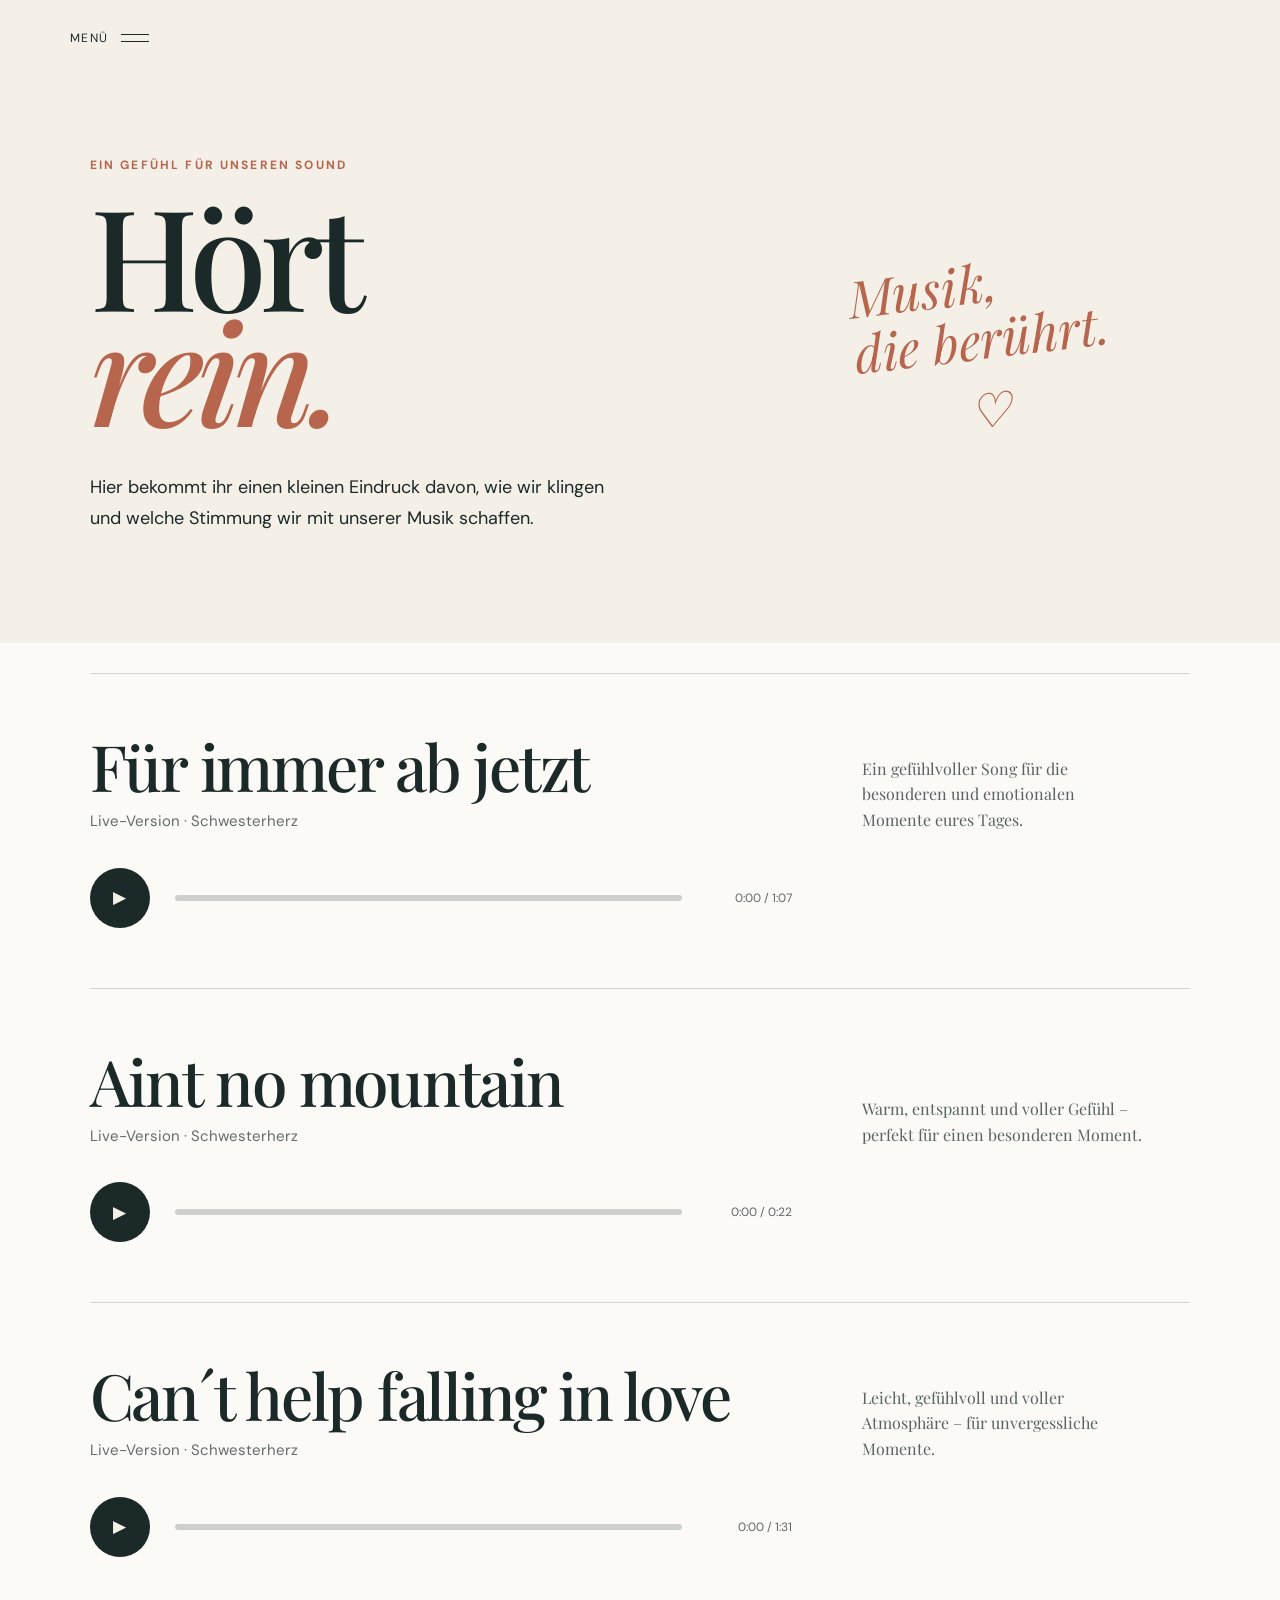
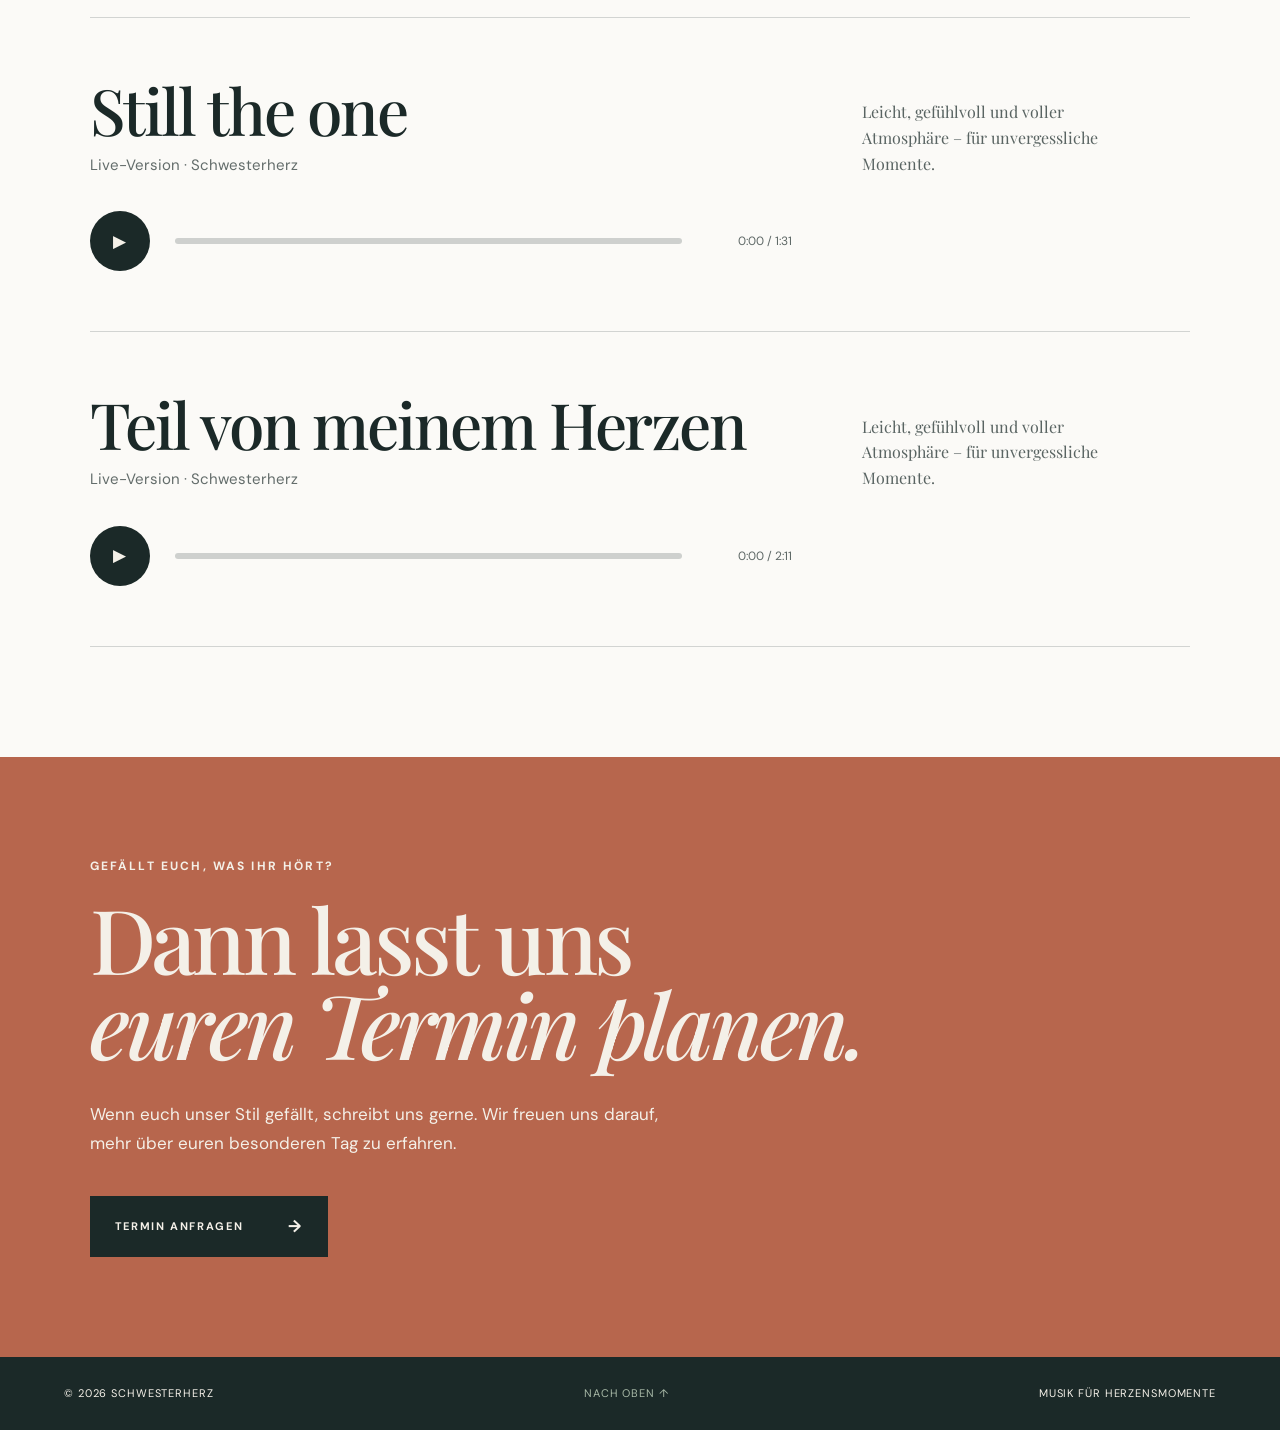
==== hoerproben.html @ f6551344 "Website aktualisiert" ====
<!DOCTYPE html>

<html lang="de">

<head>

    <meta charset="UTF-8">

    <meta name="viewport" content="width=device-width, initial-scale=1.0">

    <title>Hörproben | Schwesterherz</title>

    <link rel="preconnect" href="https://fonts.googleapis.com">

    <link rel="preconnect" href="https://fonts.gstatic.com" crossorigin>

    <link

        href="https://fonts.googleapis.com/css2?family=DM+Sans:wght@400;500;700&family=Playfair+Display:wght@500;600&display=swap"

        rel="stylesheet"

    >

    <link rel="stylesheet" href="hoerproben.css">

</head>

<body id="start">

    <!-- ========================================

         BURGER-MENÜ

    ========================================= -->

    <header class="site-header">

        <button

            class="menu-toggle"

            type="button"

            aria-expanded="false"

            aria-controls="main-menu"

        >

            <span class="menu-label">Menü</span>

            <span class="menu-icon" aria-hidden="true">

                <i></i>

                <i></i>

            </span>

        </button>

        <nav class="main-menu" id="main-menu" aria-label="Hauptnavigation">

        <div class="menu-links">

        <a href="ueber-uns.html">Über uns <span>01</span></a>
        <a href="hoerproben.html">Hörproben <span>02</span></a>
        <a href="index.html#kontakt">Kontakt <span>03</span></a>
        <a href="impressum.html">Impressum <span>04</span></a>
        </div>

        <div class="menu-logo">
          <img  
            src="images/Logo.jpeg"
            alt="Schwesterherz - Musik mit Herz">
        </div>
      </nav>

    </header>

    <!-- ========================================

         HAUPTINHALT

    ========================================= -->

    <main>

        <!-- ========================================

             HERO

        ========================================= -->

        <section class="samples-hero">

            <div class="hero-text">

                <p class="eyebrow">

                    Ein Gefühl für unseren Sound

                </p>

                <h1>

                    Hört<br>

                    <em>rein.</em>

                </h1>

                <p class="samples-intro">

                    Hier bekommt ihr einen kleinen Eindruck davon,

                    wie wir klingen und welche Stimmung wir mit

                    unserer Musik schaffen.

                </p>

            </div>

            <div class="hero-decoration">

                <span>

                    Musik,<br>

                    die berührt.

                </span>

                <span class="heart">♡</span>

            </div>

        </section>

        <!-- ========================================

             HÖRPROBEN

        ========================================= -->

        <section class="samples-list">

            <!-- ========================================

                 HÖRPROBE 01

            ========================================= -->

            <article class="sample-card">

                <div class="sample-info">
                    <h2>

                        Für immer ab jetzt

                    </h2>

                    <p>

                        Live-Version · Schwesterherz

                    </p>

                </div>

                <div class="sample-description">

                    Ein gefühlvoller Song für die besonderen

                    und emotionalen Momente eures Tages.

                </div>

                <div class="sample-player">

                    <button

                        class="play-button"

                        type="button"

                        aria-label="Für immer ab jetzt abspielen"

                        data-audio="audio-1"

                    >

                        ▶

                    </button>

                    <div class="player-track">

                        <div

                            class="player-progress"

                            data-progress="audio-1"

                        ></div>

                    </div>

                </div>

                <audio

                    id="audio-1"

                    src="audio/Fuer_immer_ab_jetzt.mp3"

                    preload="metadata"

                ></audio>

            </article>

            <!--========================================

                 HÖRPROBE 02

                 AUSKOMMENTIERT

            =========================================-->

            <article class="sample-card">

                <div class="sample-info">
                    <h2>

                        Aint no mountain

                    </h2>

                    <p>

                        Live-Version · Schwesterherz

                    </p>

                </div>

                <div class="sample-description">

                    Warm, entspannt und voller Gefühl –

                    perfekt für einen besonderen Moment.

                </div>

                <div class="sample-player">

                    <button

                        class="play-button"

                        type="button"

                        aria-label="Aint no mountain"

                        data-audio="audio-2"

                    >

                        ▶

                    </button>

                    <div class="player-track">

                        <div

                            class="player-progress"

                            data-progress="audio-2"

                        ></div>

                    </div>

                </div>

                <audio

                    id="audio-2"

                    src="audio/Aint_no_Mountain_kurz.mp3"

                    preload="metadata"

                ></audio>

            </article>

            <!--========================================

                 HÖRPROBE 03

                 AUSKOMMENTIERT

            =========================================-->
            <article class="sample-card">

                <div class="sample-info">
                    <h2>

                        Can´t help falling in love

                    </h2>

                    <p>

                        Live-Version · Schwesterherz

                    </p>

                </div>

                <div class="sample-description">

                    Leicht, gefühlvoll und voller Atmosphäre –

                    für unvergessliche Momente.

                </div>

                <div class="sample-player">

                    <button

                        class="play-button"

                        type="button"

                        aria-label="Cant help falling in love "

                        data-audio="audio-3"

                    >

                        ▶

                    </button>

                    <div class="player-track">

                        <div

                            class="player-progress"

                            data-progress="audio-3"

                        ></div>

                    </div>

                </div>

                <audio

                    id="audio-3"

                    src="audio/Cant_help_falling_in_love_kurz.mp3"

                    preload="metadata"

                ></audio>

            </article>
        
       <!--========================================

                 HÖRPROBE 04

                 AUSKOMMENTIERT

            =========================================-->
            <article class="sample-card">

                <div class="sample-info">
                    <h2>

                        Still the one

                    </h2>

                    <p>

                        Live-Version · Schwesterherz

                    </p>

                </div>

                <div class="sample-description">

                    Leicht, gefühlvoll und voller Atmosphäre –

                    für unvergessliche Momente.

                </div>

                <div class="sample-player">

                    <button

                        class="play-button"

                        type="button"

                        aria-label="Still the one"

                        data-audio="audio-4"

                    >

                        ▶

                    </button>

                    <div class="player-track">

                        <div

                            class="player-progress"

                            data-progress="audio-4"

                        ></div>

                    </div>

                </div>

                <audio

                    id="audio-4"

                    src="audio/Still_the_oene_kurz.mp3"

                    preload="metadata"

                ></audio>

            </article>

            

       

        
        <!--========================================

                 HÖRPROBE 04

                 AUSKOMMENTIERT

            =========================================-->
            <article class="sample-card">

                <div class="sample-info">
                    <h2>
                        Teil von meinem Herzen
                    </h2>

                    <p>

                        Live-Version · Schwesterherz

                    </p>

                </div>

                <div class="sample-description">

                    Leicht, gefühlvoll und voller Atmosphäre –

                    für unvergessliche Momente.

                </div>

                <div class="sample-player">

                    <button

                        class="play-button"

                        type="button"

                        aria-label="Teil von meine Herzen "

                        data-audio="audio-5"

                    >

                        ▶

                    </button>

                    <div class="player-track">

                        <div

                            class="player-progress"

                            data-progress="audio-5"

                        ></div>

                    </div>

                </div>

                <audio

                    id="audio-5"

                    src="audio/Teil_von_meinem_Herzen_kurz.mp3"

                    preload="metadata"

                ></audio>

            </article>

            

        </section>

        <!-- ========================================

             TERMIN / KONTAKT

        ========================================= -->

        <section class="booking-section">

            <p class="booking-eyebrow">

                Gefällt euch, was ihr hört?

            </p>

            <h2>

                Dann lasst uns<br>

                <em>euren Termin planen.</em>

            </h2>

            <p class="booking-text">

                Wenn euch unser Stil gefällt, schreibt uns gerne.

                Wir freuen uns darauf, mehr über euren besonderen

                Tag zu erfahren.

            </p>

            <a

                class="booking-button"

                href="index.html#kontakt"

            >

                Termin anfragen <span>→</span>

            </a>

        </section>

    </main>

    <!-- ========================================

         FOOTER

    ========================================= -->

    <footer class="site-footer">

        <span>

            © 2026 Schwesterherz

        </span>

        <a href="#start">

            Nach oben ↑

        </a>

        <span>

            Musik für Herzensmomente

        </span>

    </footer>

    <!-- ========================================

         JAVASCRIPT

    ========================================= -->

    <script src="hoerproben.js"></script>

</body>

</html>
---- hoerproben.css ----
/* ========================================
   GRUNDEINSTELLUNGEN
======================================== */

:root {
    --ink: #1b2928;
    --cream: #f4f0e8;
    --paper: #fbfaf7;
    --sage: #a8b9a7;
    --rust: #b7664d;
    --line: rgba(27, 41, 40, 0.18);

    --serif: "Playfair Display", Georgia, serif;
    --sans: "DM Sans", sans-serif;
}

* {
    box-sizing: border-box;
}

html {
    scroll-behavior: smooth;
}

body {
    margin: 0;

    background: var(--paper);
    color: var(--ink);

    font-family: var(--sans);
    font-size: 16px;
    line-height: 1.5;
}

a {
    color: inherit;
    text-decoration: none;
}


/* ========================================
   HEADER
======================================== */

.site-header {
    position: relative;
    z-index: 20;

    width: 100%;

    padding: 28px 5vw;

    background: var(--cream);
}


/* ========================================
   BURGER-BUTTON
======================================== */

.menu-toggle {
    position: relative;
    z-index: 30;

    display: flex;
    align-items: center;
    gap: 12px;

    border: 0;

    background: none;
    color: var(--ink);

    font: inherit;

    cursor: pointer;
}

.menu-label {
    font-size: 12px;

    letter-spacing: 0.12em;
    text-transform: uppercase;
}

.menu-icon {
    display: grid;
    gap: 6px;

    width: 28px;
}

.menu-icon i {
    display: block;

    width: 100%;
    height: 1px;

    background: currentColor;
}


/* ========================================
   BURGER-MENÜ
======================================== */

.main-menu {
    position: fixed;
    z-index: 25;

    inset: 0;

    display: grid;
    grid-template-columns: 1fr 1fr;
    align-items: center;

    gap: 8vw;

    padding: 8vw;

    background: var(--ink);
    color: var(--cream);

    opacity: 0;
    pointer-events: none;

    transform: translateY(-10px);

    transition:
        opacity 0.35s ease,
        transform 0.35s ease;
}

.main-menu.is-open {
    opacity: 1;
    pointer-events: auto;

    transform: translateY(0);
}

.main-menu a {
    display: flex;
    justify-content: space-between;

    width: 100%;
    max-width: 560px;

    padding: 10px 0 18px;

    border-bottom: 1px solid rgba(244, 240, 232, 0.25);

    font-family: var(--serif);
    font-size: clamp(2.6rem, 7vw, 5.5rem);

    line-height: 1;
}

.main-menu a span {
    align-self: flex-start;

    font-family: var(--sans);
    font-size: 12px;

    opacity: 0.65;
}

.menu-logo {
    display: flex;
    justify-content: center;
    align-items: center;
    min-width: 0;
    width: 100%;
}

.menu-logo img {
    display: block;
    width: 100%;
    max-width: 600px;
    max-height: 70vh;
    height: auto;
    object-fit: contain;
}


/* ========================================
   HERO
======================================== */

.samples-hero {
    min-height: 560px;

    display: grid;
    grid-template-columns: 1.2fr 0.8fr;
    align-items: center;

    gap: 60px;

    padding: 80px 7vw 110px;

    background: var(--cream);
}

.hero-text {
    max-width: 650px;
}

.eyebrow {
    margin: 0 0 22px;

    color: var(--rust);

    font-size: 12px;
    font-weight: 700;

    letter-spacing: 0.18em;
    text-transform: uppercase;
}

.samples-hero h1 {
    margin: 0;

    font-family: var(--serif);
    font-size: clamp(5rem, 11vw, 9rem);
    font-weight: 500;

    line-height: 0.82;
    letter-spacing: -0.05em;
}

.samples-hero h1 em {
    color: var(--rust);

    font-weight: 500;
    font-style: italic;
}

.samples-intro {
    max-width: 520px;

    margin: 45px 0 0;

    font-size: 18px;
    line-height: 1.7;
}


/* Dekoration rechts */

.hero-decoration {
    display: flex;
    flex-direction: column;
    align-items: center;

    color: var(--rust);

    font-family: var(--serif);
    font-size: clamp(2rem, 4vw, 3.5rem);
    font-style: italic;

    line-height: 1.1;

    transform: rotate(-7deg);
}

.hero-decoration .heart {
    margin-top: 15px;

    font-size: 3rem;
}


/* ========================================
   HÖRPROBEN-LISTE
======================================== */

.samples-list {
    padding: 30px 7vw 110px;

    background: var(--paper);
}

.sample-card {
    display: grid;

    grid-template-columns:
        minmax(0, 1.5fr)
        minmax(220px, 0.7fr);

    column-gap: 70px;

    padding: 60px 0;

    border-top: 1px solid var(--line);
}

.sample-card:last-child {
    border-bottom: 1px solid var(--line);
}


/* ========================================
   SONG-INFORMATIONEN
======================================== */

.sample-number {
    display: block;

    margin-bottom: 10px;

    color: var(--rust);

    font-size: 11px;
    font-weight: 700;

    letter-spacing: 0.16em;
    text-transform: uppercase;
}

.sample-info h2 {
    margin: 0;

    font-family: var(--serif);
    font-size: clamp(2.5rem, 5vw, 4.5rem);
    font-weight: 500;

    line-height: 1;
    letter-spacing: -0.035em;
}

.sample-info p {
    margin: 12px 0 0;

    color: rgba(27, 41, 40, 0.68);

    font-size: 15px;
}

.sample-description {
    align-self: end;

    max-width: 280px;

    color: rgba(27, 41, 40, 0.72);

    font-family: var(--serif);
    font-size: 16px;

    line-height: 1.6;
}


/* ========================================
   AUDIO-PLAYER
======================================== */

.sample-player {
    grid-column: 1 / 2;

    display: flex;
    align-items: center;

    gap: 25px;

    margin-top: 35px;
}

.play-button {
    flex-shrink: 0;

    display: grid;
    place-items: center;

    width: 60px;
    height: 60px;

    border: none;
    border-radius: 50%;

    background: var(--ink);
    color: var(--cream);

    font-size: 17px;

    cursor: pointer;

    transition:
        transform 0.2s ease,
        background 0.2s ease;
}

.play-button:hover {
    transform: scale(1.06);

    background: var(--rust);
}

.player-track {
    position: relative;

    width: 100%;
    height: 2px;

    background: rgba(27, 41, 40, 0.2);
}

.player-progress {
    width: 0;
    height: 100%;

    background: var(--rust);
}

.player-track {
    height: 6px;
    border-radius: 10px;
    cursor: pointer;
    overflow: hidden;
}

.player-progress {
    height: 100%;
    border-radius: 10px;
    pointer-events: none;
    transition: width 0.1s linear; 
}

.player-time {
    flex-shrink: 0;
    min-width: 85px;
    color: rgba(27, 41, 40, 0.7);
    font-size: 12px;
    font-variant-numeric: tabular-nums;
    text-align: right;
}


/* ========================================
   TERMIN-BEREICH
======================================== */

.booking-section {
    padding: 100px 7vw;

    background: var(--rust);
    color: var(--cream);
}

.booking-eyebrow {
    margin: 0 0 20px;

    font-size: 12px;
    font-weight: 700;

    letter-spacing: 0.18em;
    text-transform: uppercase;
}

.booking-section h2 {
    max-width: 850px;

    margin: 0;

    color: var(--cream);

    font-family: var(--serif);
    font-size: clamp(3rem, 7vw, 6rem);
    font-weight: 500;

    line-height: 0.95;
    letter-spacing: -0.04em;
}

.booking-section h2 em {
    color: var(--cream);

    font-weight: 500;
    font-style: italic;
}

.booking-text {
    max-width: 600px;

    margin: 35px 0 0;

    color: var(--cream);

    font-size: 17px;
    line-height: 1.7;
}

.booking-button {
    display: inline-flex;
    align-items: center;
    justify-content: space-between;

    gap: 45px;

    margin-top: 38px;
    padding: 18px 25px;

    background: var(--ink);
    color: var(--cream);

    font-size: 11px;
    font-weight: 700;

    letter-spacing: 0.15em;
    text-transform: uppercase;

    transition:
        transform 0.2s ease,
        background 0.2s ease;
}

.booking-button:hover {
    transform: translateY(-3px);

    background: #243937;
}

.booking-button span {
    font-size: 17px;
}


/* ========================================
   FOOTER
======================================== */

.site-footer {
    display: flex;
    justify-content: space-between;
    align-items: center;

    gap: 20px;

    padding: 28px 5vw;

    background: var(--ink);
    color: var(--cream);

    font-size: 11px;

    letter-spacing: 0.08em;
    text-transform: uppercase;
}

.site-footer a {
    color: var(--sage);
}


/* ========================================
   TABLET
======================================== */

@media (max-width: 900px) {

    .samples-hero {
        grid-template-columns: 1fr;

        min-height: auto;

        gap: 45px;

        padding: 60px 6vw 80px;
    }

    .hero-decoration {
        align-items: flex-start;

        transform: rotate(-4deg);
    }

    .sample-card {
        grid-template-columns: 1fr;

        gap: 22px;
    }

    .sample-description {
        max-width: 600px;
    }

    .sample-player {
        grid-column: 1;
    }

    .menu-logo img {
    max-width: 280px;
    }
}


/* ========================================
   HANDY
======================================== */

@media (max-width: 700px) {

    .site-header {
        padding: 20px 5vw;
    }

    .samples-hero {
        grid-template-columns: 1fr;

        gap: 38px;

        padding: 50px 5vw 70px;
    }

    .samples-hero h1 {
        font-size: clamp(4.2rem, 23vw, 6.8rem);
    }

    .samples-intro {
        margin-top: 32px;

        font-size: 16px;
    }

    .hero-decoration {
        align-items: flex-start;

        font-size: 2rem;

        transform: rotate(-4deg);
    }

    .samples-list {
        padding: 10px 5vw 75px;
    }

    .sample-card {
        grid-template-columns: 1fr;

        gap: 20px;

        padding: 45px 0;
    }

    .sample-info h2 {
        font-size: clamp(2.4rem, 12vw, 4rem);
    }

    .sample-description {
        max-width: 100%;

        font-size: 15px;
    }

    .sample-player {
        grid-column: 1;

        gap: 18px;

        margin-top: 8px;
    }

    .play-button {
        width: 52px;
        height: 52px;
    }

    .booking-section {
        padding: 75px 5vw;
    }

    .booking-section h2 {
        font-size: clamp(3rem, 14vw, 5rem);
    }

    .booking-text {
        font-size: 16px;
    }

    .booking-button {
        gap: 28px;

        padding: 16px 20px;
    }

    .site-footer {
        flex-direction: column;

        gap: 12px;

        text-align: center;
    }

    .main-menu {
        grid-template-columns: 1fr;
        align-content: center;
        gap: 35px;
        padding: 20vw 8vw 8vw;
    }

    .main-menu a {
        font-size: 2.3rem;
        padding: 12px 0 16px;
    }

    .menu-logo img {
    max-width: 280px;
    }

    .player-time {
        min-width: 76px;
        font-size: 11px;
    }
}
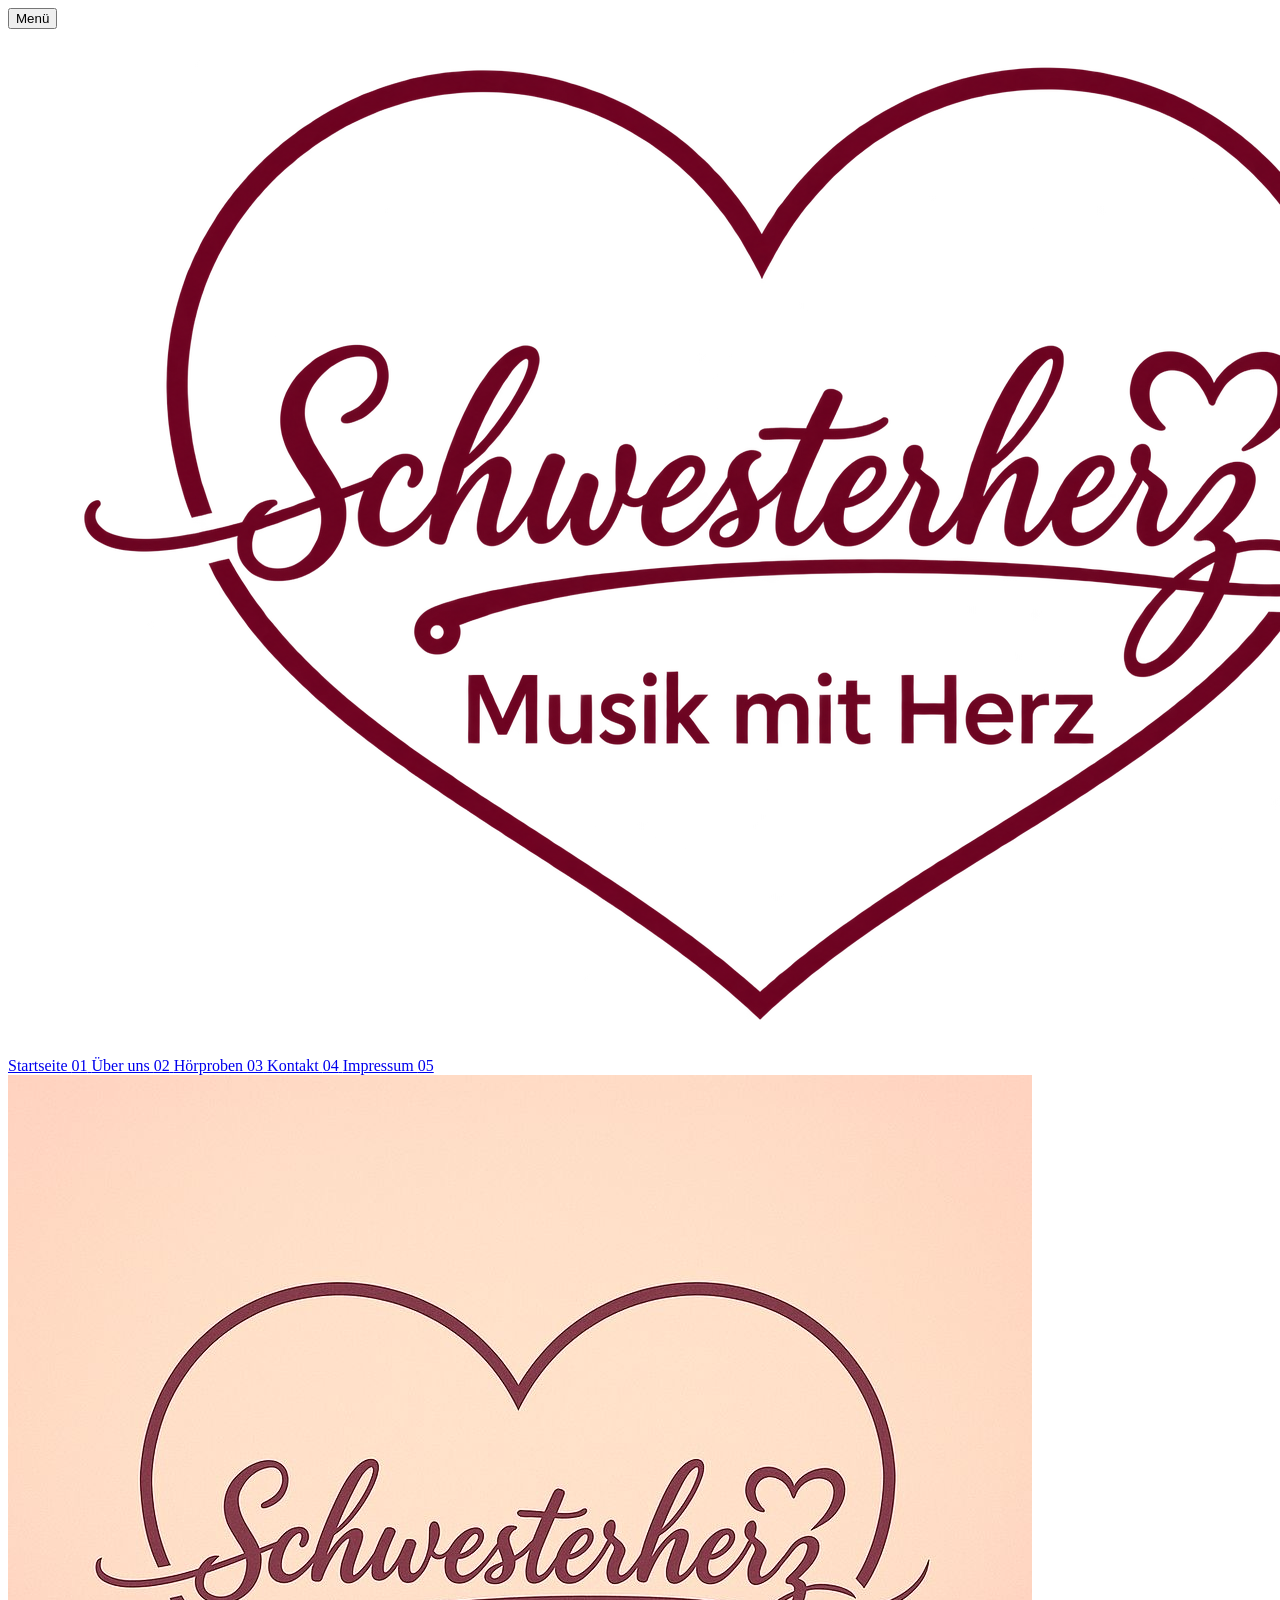
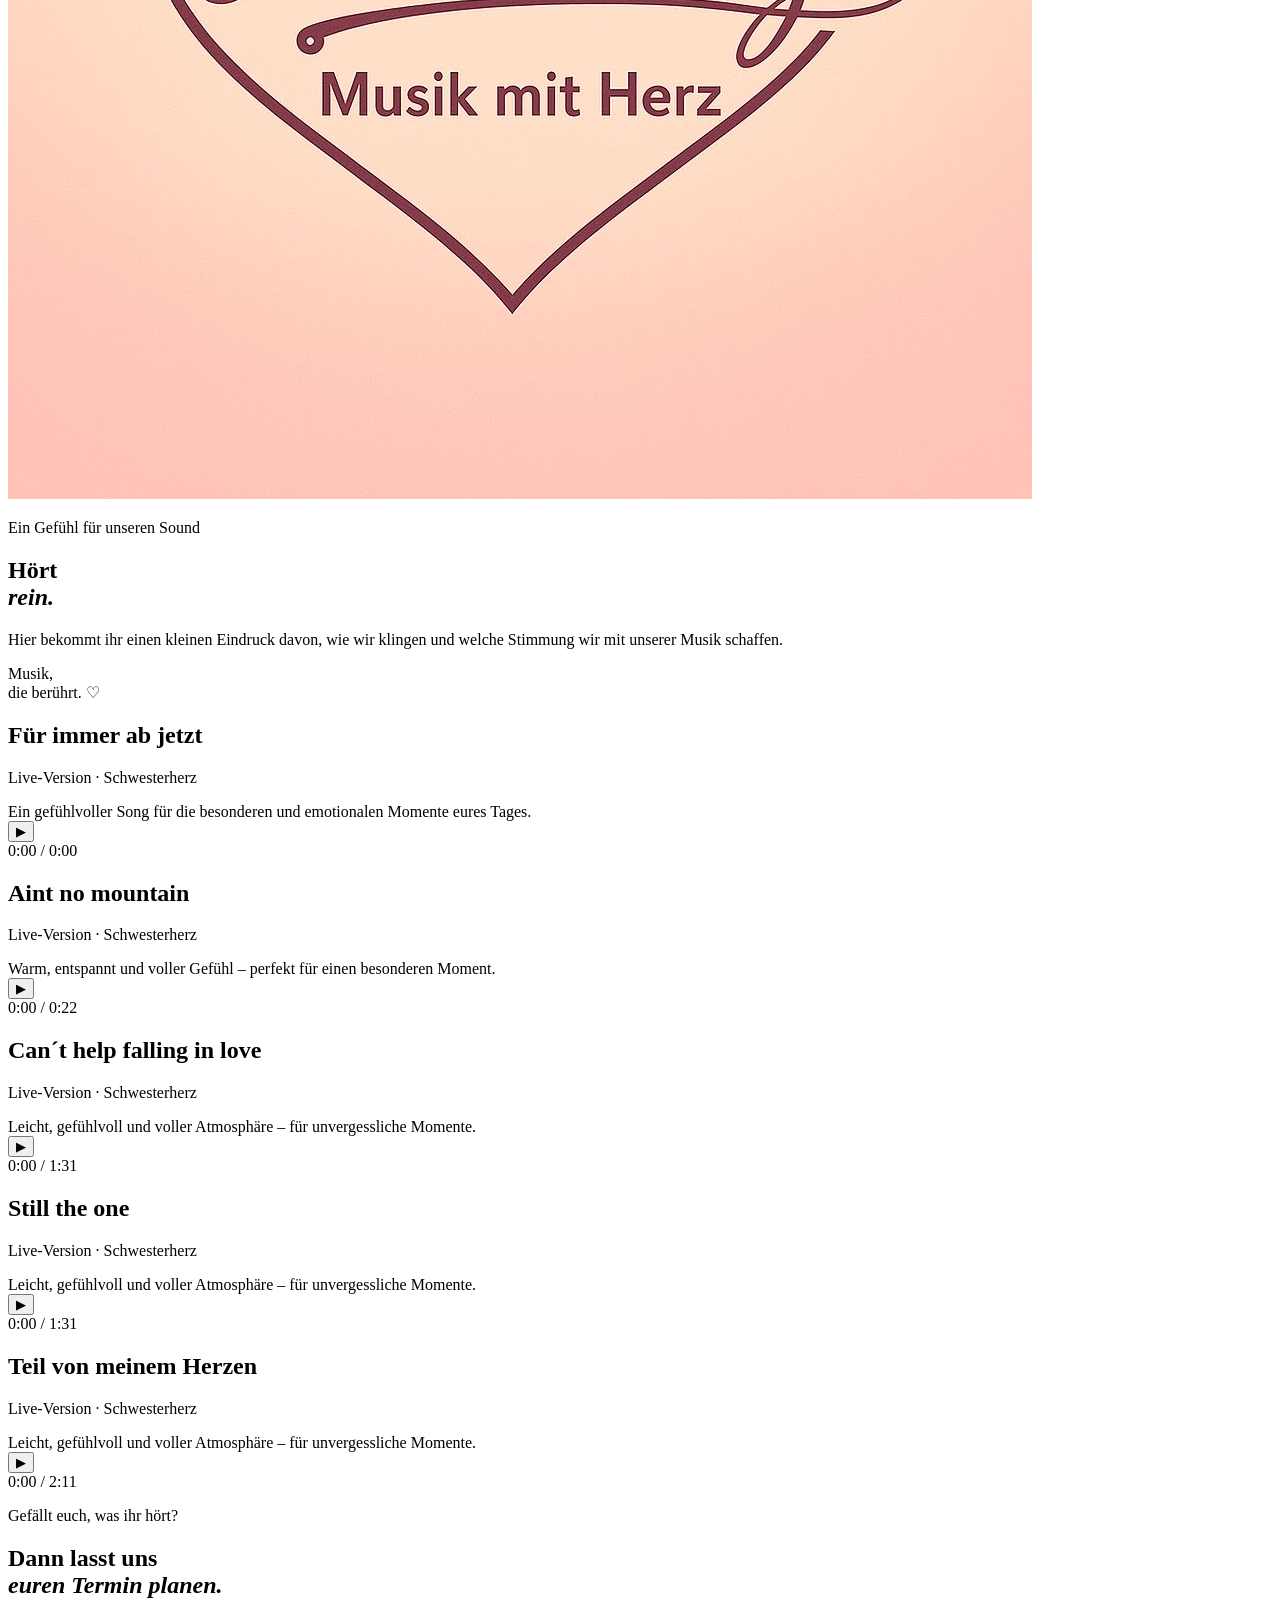
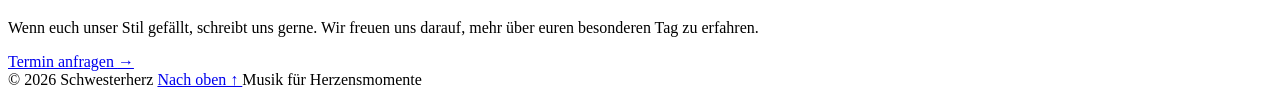
==== commit 8d638b9c: "Website aktualisiert" ====
--- a/hoerproben.html
+++ b/hoerproben.html
@@ -2,82 +2,97 @@
 
 <html lang="de">
 
-<head>
-
-    <meta charset="UTF-8">
-
-    <meta name="viewport" content="width=device-width, initial-scale=1.0">
-
-    <title>Hörproben | Schwesterherz</title>
-
-    <link rel="preconnect" href="https://fonts.googleapis.com">
-
-    <link rel="preconnect" href="https://fonts.gstatic.com" crossorigin>
-
-    <link
-
-        href="https://fonts.googleapis.com/css2?family=DM+Sans:wght@400;500;700&family=Playfair+Display:wght@500;600&display=swap"
-
-        rel="stylesheet"
-
+<header
+    class="site-header"
+    id="start"
+  >
+
+    <!-- Burger-Menü Button -->
+
+    <button
+      class="menu-toggle"
+      type="button"
+      aria-expanded="false"
+      aria-controls="main-menu"
     >
-
-    <link rel="stylesheet" href="hoerproben.css">
-
-</head>
-
-<body id="start">
-
-    <!-- ========================================
-
-         BURGER-MENÜ
-
-    ========================================= -->
-
-    <header class="site-header">
-
-        <button
-
-            class="menu-toggle"
-
-            type="button"
-
-            aria-expanded="false"
-
-            aria-controls="main-menu"
-
+      <span class="menu-label">
+        Menü
+      </span>
+
+      <span
+        class="menu-icon"
+        aria-hidden="true"
+      >
+        <i></i>
+        <i></i>
+      </span>
+    </button>
+
+
+    <!-- Logo im rosa Balken -->
+
+    <a
+      href="index.html"
+      class="header-logo"
+      aria-label="Zur Startseite"
+    >
+      <img
+        src="images/logo_tran.PNG"
+        alt="Schwesterherz – Musik mit Herz"
+      >
+    </a>
+
+
+    <!-- Burger-Menü -->
+
+    <nav
+      class="main-menu"
+      id="main-menu"
+      aria-label="Hauptnavigation"
+    >
+
+      <div class="menu-links">
+
+        <a href="index.html">
+          Startseite
+          <span>01</span>
+        </a>
+
+        <a href="ueber-uns.html">
+          Über uns
+          <span>02</span>
+        </a>
+
+        <a href="hoerproben.html">
+          Hörproben
+          <span>03</span>
+        </a>
+
+        <a href="index.html#kontakt">
+          Kontakt
+          <span>04</span>
+        </a>
+
+        <a href="impressum.html">
+          Impressum
+          <span>05</span>
+        </a>
+
+      </div>
+
+
+      <!-- Logo im geöffneten Burger-Menü -->
+
+      <div class="menu-logo">
+        <img
+          src="images/Logo.jpeg"
+          alt="Schwesterherz – Musik mit Herz"
         >
-
-            <span class="menu-label">Menü</span>
-
-            <span class="menu-icon" aria-hidden="true">
-
-                <i></i>
-
-                <i></i>
-
-            </span>
-
-        </button>
-
-        <nav class="main-menu" id="main-menu" aria-label="Hauptnavigation">
-
-        <div class="menu-links">
-
-        <a href="ueber-uns.html">Über uns <span>01</span></a>
-        <a href="hoerproben.html">Hörproben <span>02</span></a>
-        <a href="index.html#kontakt">Kontakt <span>03</span></a>
-        <a href="impressum.html">Impressum <span>04</span></a>
-        </div>
-
-        <div class="menu-logo">
-          <img  
-            src="images/Logo.jpeg"
-            alt="Schwesterherz - Musik mit Herz">
-        </div>
-      </nav>
-
-    </header>
+      </div>
+
+    </nav>
+
+  </header>
 
     <!-- ========================================
 
@@ -570,7 +585,7 @@
 
                 class="booking-button"
 
-                href="index.html#kontakt"
+                href="./index.html#kontakt"
 
             >
 
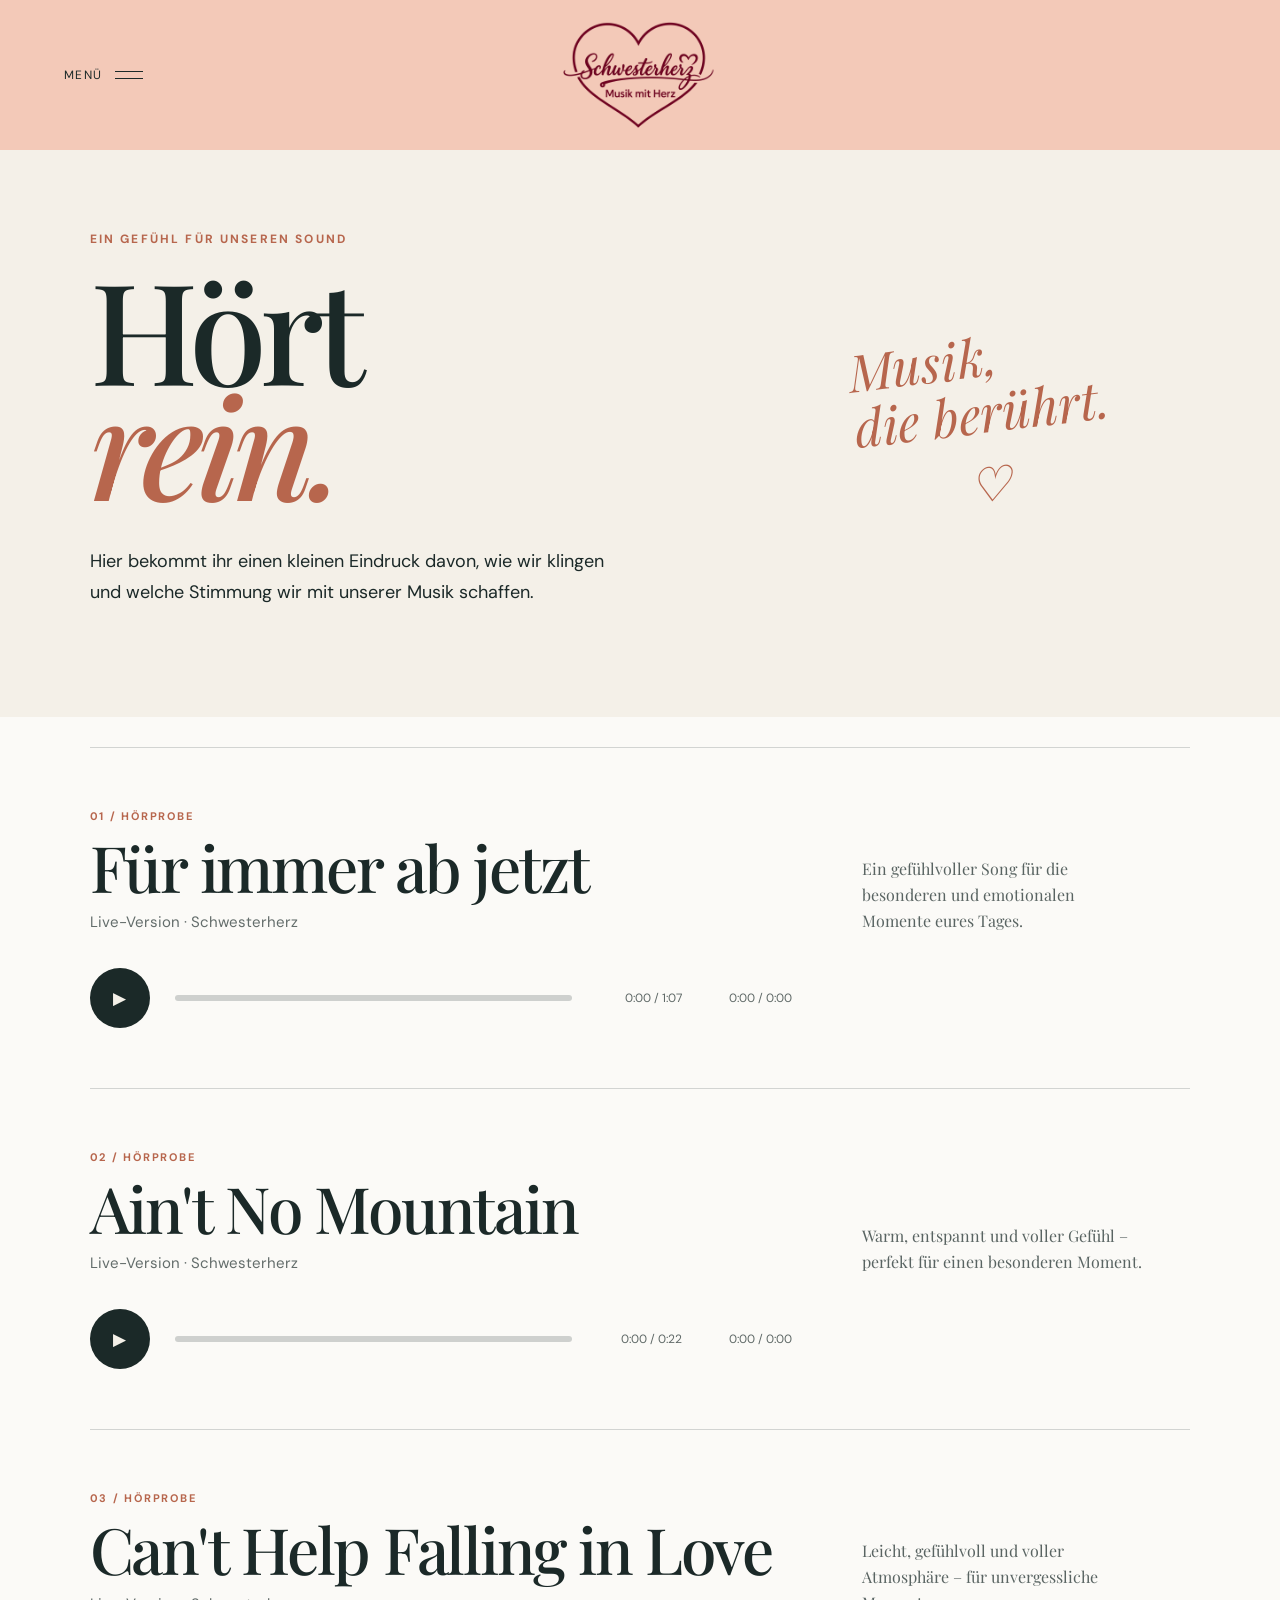
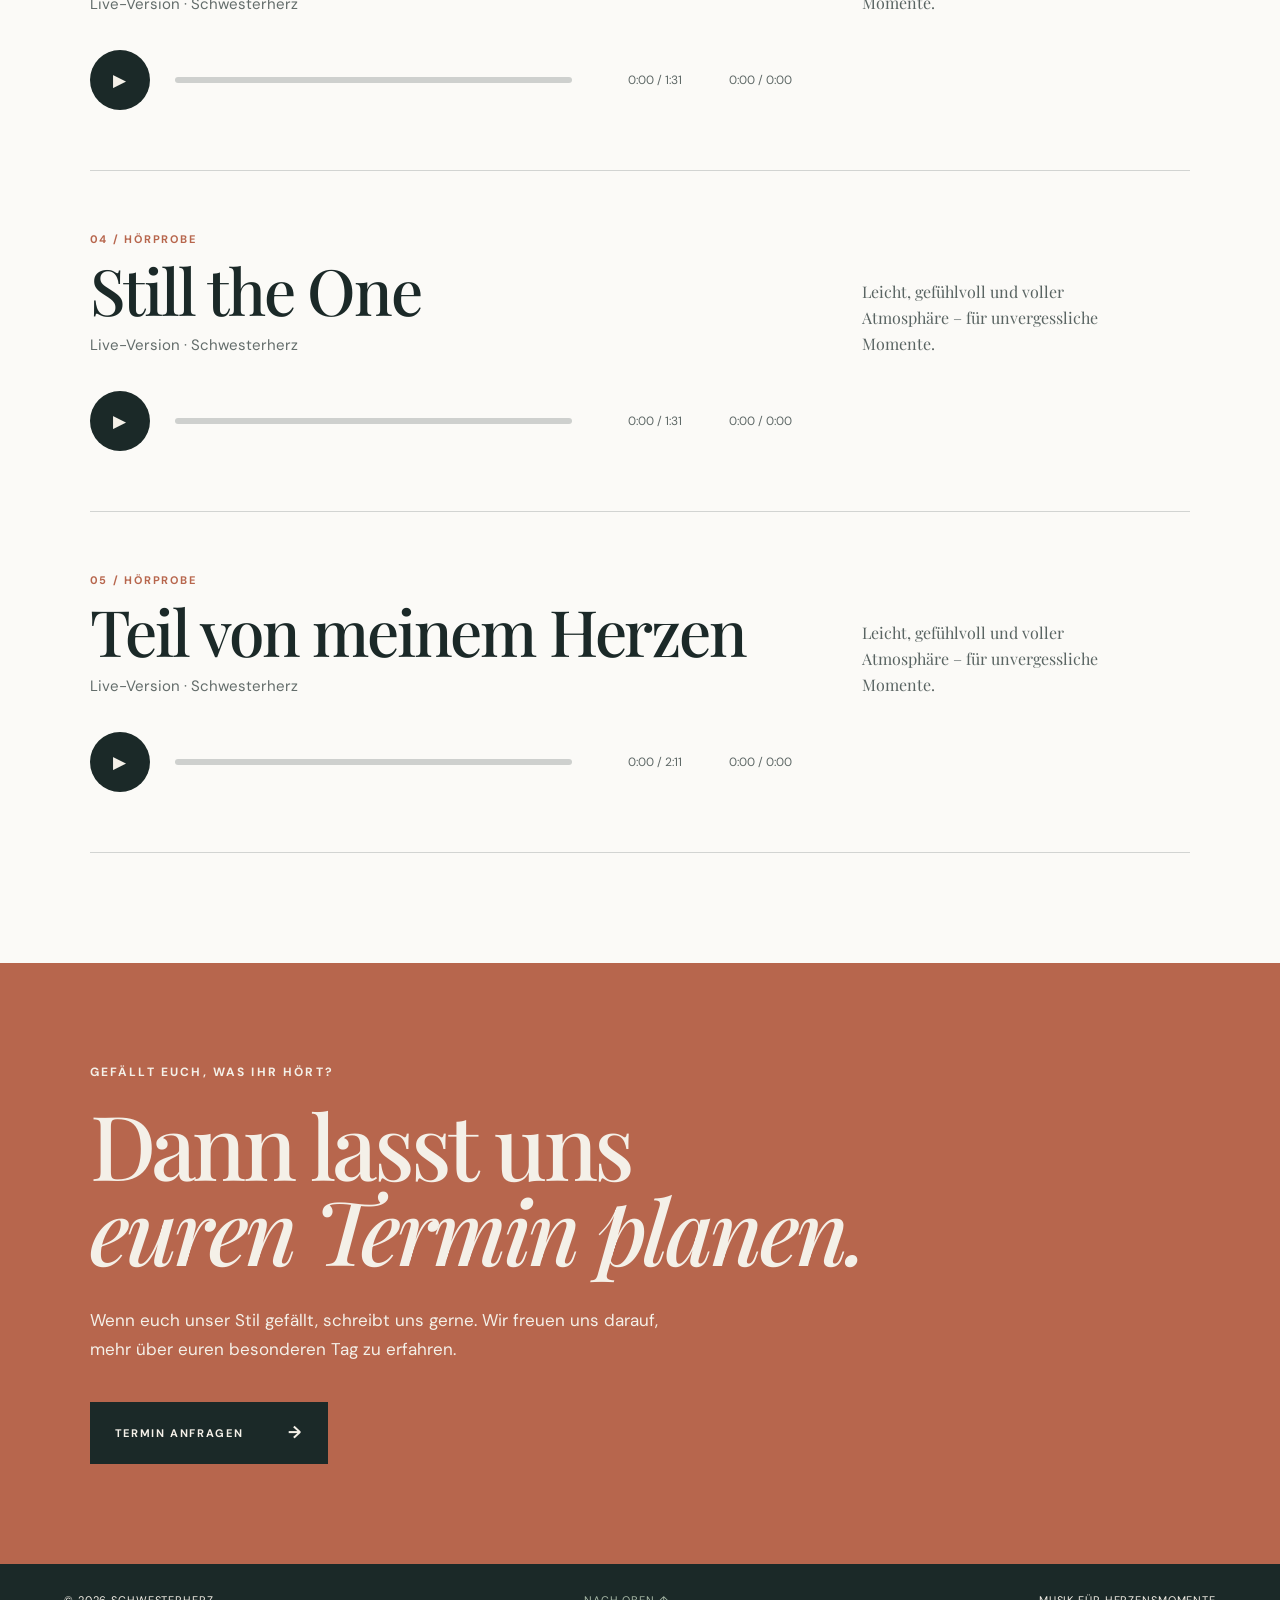
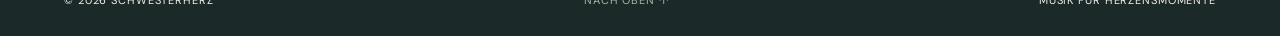
==== commit 23589ab3: "Website aktualisiert" ====
--- a/hoerproben.html
+++ b/hoerproben.html
@@ -1,111 +1,173 @@
 <!DOCTYPE html>
-
 <html lang="de">
 
-<header
-    class="site-header"
-    id="start"
-  >
-
-    <!-- Burger-Menü Button -->
-
-    <button
-      class="menu-toggle"
-      type="button"
-      aria-expanded="false"
-      aria-controls="main-menu"
+<head>
+    <meta charset="UTF-8">
+
+    <meta
+        name="viewport"
+        content="width=device-width, initial-scale=1.0"
     >
-      <span class="menu-label">
-        Menü
-      </span>
-
-      <span
-        class="menu-icon"
-        aria-hidden="true"
-      >
-        <i></i>
-        <i></i>
-      </span>
-    </button>
-
-
-    <!-- Logo im rosa Balken -->
-
-    <a
-      href="index.html"
-      class="header-logo"
-      aria-label="Zur Startseite"
+
+    <meta
+        name="description"
+        content="Hörproben von Schwesterherz – hört rein und bekommt einen Eindruck von unserer Musik für Hochzeiten, Taufen und besondere Momente."
     >
-      <img
-        src="images/logo_tran.PNG"
-        alt="Schwesterherz – Musik mit Herz"
-      >
-    </a>
-
-
-    <!-- Burger-Menü -->
-
-    <nav
-      class="main-menu"
-      id="main-menu"
-      aria-label="Hauptnavigation"
+
+    <title>Hörproben | Schwesterherz</title>
+
+
+    <!-- Google Fonts -->
+
+    <link
+        rel="preconnect"
+        href="https://fonts.googleapis.com"
     >
 
-      <div class="menu-links">
-
-        <a href="index.html">
-          Startseite
-          <span>01</span>
+    <link
+        rel="preconnect"
+        href="https://fonts.gstatic.com"
+        crossorigin
+    >
+
+    <link
+        href="https://fonts.googleapis.com/css2?family=DM+Sans:wght@400;500;700&family=Playfair+Display:wght@500;600&display=swap"
+        rel="stylesheet"
+    >
+
+
+    <!-- CSS -->
+
+    <link
+        rel="stylesheet"
+        href="hoerproben.css"
+    >
+
+</head>
+
+
+<body>
+
+
+    <!-- ========================================
+         HEADER
+    ========================================= -->
+
+    <header
+        class="site-header"
+        id="start"
+    >
+
+
+        <!-- Burger-Menü Button -->
+
+        <button
+            class="menu-toggle"
+            type="button"
+            aria-expanded="false"
+            aria-controls="main-menu"
+        >
+
+            <span class="menu-label">
+                Menü
+            </span>
+
+            <span
+                class="menu-icon"
+                aria-hidden="true"
+            >
+                <i></i>
+                <i></i>
+            </span>
+
+        </button>
+
+
+        <!-- Logo im rosa Balken -->
+
+        <a
+            href="index.html"
+            class="header-logo"
+            aria-label="Zur Startseite"
+        >
+
+            <img
+                src="images/logo_tran.PNG"
+                alt="Schwesterherz – Musik mit Herz"
+            >
+
         </a>
 
-        <a href="ueber-uns.html">
-          Über uns
-          <span>02</span>
-        </a>
-
-        <a href="hoerproben.html">
-          Hörproben
-          <span>03</span>
-        </a>
-
-        <a href="index.html#kontakt">
-          Kontakt
-          <span>04</span>
-        </a>
-
-        <a href="impressum.html">
-          Impressum
-          <span>05</span>
-        </a>
-
-      </div>
-
-
-      <!-- Logo im geöffneten Burger-Menü -->
-
-      <div class="menu-logo">
-        <img
-          src="images/Logo.jpeg"
-          alt="Schwesterherz – Musik mit Herz"
+
+        <!-- Burger-Menü -->
+
+        <nav
+            class="main-menu"
+            id="main-menu"
+            aria-label="Hauptnavigation"
         >
-      </div>
-
-    </nav>
-
-  </header>
+
+            <div class="menu-links">
+
+
+                <a href="index.html">
+                    Startseite
+                    <span>01</span>
+                </a>
+
+
+                <a href="ueber-uns.html">
+                    Über uns
+                    <span>02</span>
+                </a>
+
+
+                <a href="hoerproben.html">
+                    Hörproben
+                    <span>03</span>
+                </a>
+
+
+                <a href="index.html#kontakt">
+                    Kontakt
+                    <span>04</span>
+                </a>
+
+
+                <a href="impressum.html">
+                    Impressum
+                    <span>05</span>
+                </a>
+
+
+            </div>
+
+
+            <!-- Logo im geöffneten Burger-Menü -->
+
+            <div class="menu-logo">
+
+                <img
+                    src="images/Logo.jpeg"
+                    alt="Schwesterherz – Musik mit Herz"
+                >
+
+            </div>
+
+        </nav>
+
+    </header>
+
 
     <!-- ========================================
-
          HAUPTINHALT
-
     ========================================= -->
 
     <main>
 
+
         <!-- ========================================
-
              HERO
-
         ========================================= -->
 
         <section class="samples-hero">
@@ -113,526 +175,489 @@
             <div class="hero-text">
 
                 <p class="eyebrow">
-
                     Ein Gefühl für unseren Sound
-
                 </p>
 
+
                 <h1>
-
                     Hört<br>
-
                     <em>rein.</em>
-
                 </h1>
 
+
                 <p class="samples-intro">
-
                     Hier bekommt ihr einen kleinen Eindruck davon,
-
                     wie wir klingen und welche Stimmung wir mit
-
                     unserer Musik schaffen.
-
                 </p>
 
             </div>
 
+
             <div class="hero-decoration">
 
                 <span>
-
                     Musik,<br>
-
                     die berührt.
-
                 </span>
 
-                <span class="heart">♡</span>
+                <span class="heart">
+                    ♡
+                </span>
 
             </div>
 
         </section>
 
+
         <!-- ========================================
-
              HÖRPROBEN
-
         ========================================= -->
 
         <section class="samples-list">
 
+
             <!-- ========================================
-
                  HÖRPROBE 01
-
+                 FÜR IMMER AB JETZT
             ========================================= -->
 
             <article class="sample-card">
 
                 <div class="sample-info">
+
+                    <span class="sample-number">
+                        01 / Hörprobe
+                    </span>
+
                     <h2>
-
                         Für immer ab jetzt
-
                     </h2>
 
                     <p>
-
                         Live-Version · Schwesterherz
-
                     </p>
 
                 </div>
 
+
                 <div class="sample-description">
-
                     Ein gefühlvoller Song für die besonderen
-
                     und emotionalen Momente eures Tages.
-
-                </div>
+                </div>
+
 
                 <div class="sample-player">
 
                     <button
-
                         class="play-button"
-
                         type="button"
-
                         aria-label="Für immer ab jetzt abspielen"
-
                         data-audio="audio-1"
-
-                    >
-
+                    >
                         ▶
-
                     </button>
 
-                    <div class="player-track">
+
+                    <div
+                        class="player-track"
+                        data-audio="audio-1"
+                    >
 
                         <div
-
                             class="player-progress"
-
                             data-progress="audio-1"
-
                         ></div>
 
                     </div>
 
-                </div>
+
+                    <span
+                        class="player-time"
+                        data-time="audio-1"
+                    >
+                        0:00 / 0:00
+                    </span>
+
+                </div>
+
 
                 <audio
-
                     id="audio-1"
-
                     src="audio/Fuer_immer_ab_jetzt.mp3"
-
                     preload="metadata"
-
                 ></audio>
 
             </article>
 
-            <!--========================================
-
+
+            <!-- ========================================
                  HÖRPROBE 02
-
-                 AUSKOMMENTIERT
-
-            =========================================-->
+                 AIN'T NO MOUNTAIN
+            ========================================= -->
 
             <article class="sample-card">
 
                 <div class="sample-info">
+
+                    <span class="sample-number">
+                        02 / Hörprobe
+                    </span>
+
                     <h2>
-
-                        Aint no mountain
-
+                        Ain't No Mountain
                     </h2>
 
                     <p>
-
                         Live-Version · Schwesterherz
-
                     </p>
 
                 </div>
 
+
                 <div class="sample-description">
-
                     Warm, entspannt und voller Gefühl –
-
                     perfekt für einen besonderen Moment.
-
-                </div>
+                </div>
+
 
                 <div class="sample-player">
 
                     <button
-
                         class="play-button"
-
                         type="button"
-
-                        aria-label="Aint no mountain"
-
+                        aria-label="Ain't No Mountain abspielen"
                         data-audio="audio-2"
-
-                    >
-
+                    >
                         ▶
-
                     </button>
 
-                    <div class="player-track">
+
+                    <div
+                        class="player-track"
+                        data-audio="audio-2"
+                    >
 
                         <div
-
                             class="player-progress"
-
                             data-progress="audio-2"
-
                         ></div>
 
                     </div>
 
-                </div>
+
+                    <span
+                        class="player-time"
+                        data-time="audio-2"
+                    >
+                        0:00 / 0:00
+                    </span>
+
+                </div>
+
 
                 <audio
-
                     id="audio-2"
-
                     src="audio/Aint_no_Mountain_kurz.mp3"
-
                     preload="metadata"
-
                 ></audio>
 
             </article>
 
-            <!--========================================
-
+
+            <!-- ========================================
                  HÖRPROBE 03
-
-                 AUSKOMMENTIERT
-
-            =========================================-->
+                 CAN'T HELP FALLING IN LOVE
+            ========================================= -->
+
             <article class="sample-card">
 
                 <div class="sample-info">
+
+                    <span class="sample-number">
+                        03 / Hörprobe
+                    </span>
+
                     <h2>
-
-                        Can´t help falling in love
-
+                        Can't Help Falling in Love
                     </h2>
 
                     <p>
-
                         Live-Version · Schwesterherz
-
                     </p>
 
                 </div>
 
+
                 <div class="sample-description">
-
                     Leicht, gefühlvoll und voller Atmosphäre –
-
                     für unvergessliche Momente.
-
-                </div>
+                </div>
+
 
                 <div class="sample-player">
 
                     <button
-
                         class="play-button"
-
                         type="button"
-
-                        aria-label="Cant help falling in love "
-
+                        aria-label="Can't Help Falling in Love abspielen"
                         data-audio="audio-3"
-
-                    >
-
+                    >
                         ▶
-
                     </button>
 
-                    <div class="player-track">
+
+                    <div
+                        class="player-track"
+                        data-audio="audio-3"
+                    >
 
                         <div
-
                             class="player-progress"
-
                             data-progress="audio-3"
-
                         ></div>
 
                     </div>
 
-                </div>
+
+                    <span
+                        class="player-time"
+                        data-time="audio-3"
+                    >
+                        0:00 / 0:00
+                    </span>
+
+                </div>
+
 
                 <audio
-
                     id="audio-3"
-
                     src="audio/Cant_help_falling_in_love_kurz.mp3"
-
                     preload="metadata"
-
                 ></audio>
 
             </article>
-        
-       <!--========================================
-
+
+
+            <!-- ========================================
                  HÖRPROBE 04
-
-                 AUSKOMMENTIERT
-
-            =========================================-->
+                 STILL THE ONE
+            ========================================= -->
+
             <article class="sample-card">
 
                 <div class="sample-info">
+
+                    <span class="sample-number">
+                        04 / Hörprobe
+                    </span>
+
                     <h2>
-
-                        Still the one
-
+                        Still the One
                     </h2>
 
                     <p>
-
                         Live-Version · Schwesterherz
-
                     </p>
 
                 </div>
 
+
                 <div class="sample-description">
-
                     Leicht, gefühlvoll und voller Atmosphäre –
-
                     für unvergessliche Momente.
-
-                </div>
+                </div>
+
 
                 <div class="sample-player">
 
                     <button
-
                         class="play-button"
-
                         type="button"
-
-                        aria-label="Still the one"
-
+                        aria-label="Still the One abspielen"
                         data-audio="audio-4"
-
-                    >
-
+                    >
                         ▶
-
                     </button>
 
-                    <div class="player-track">
+
+                    <div
+                        class="player-track"
+                        data-audio="audio-4"
+                    >
 
                         <div
-
                             class="player-progress"
-
                             data-progress="audio-4"
-
                         ></div>
 
                     </div>
 
-                </div>
+
+                    <span
+                        class="player-time"
+                        data-time="audio-4"
+                    >
+                        0:00 / 0:00
+                    </span>
+
+                </div>
+
 
                 <audio
-
                     id="audio-4"
-
                     src="audio/Still_the_oene_kurz.mp3"
-
                     preload="metadata"
-
                 ></audio>
 
             </article>
 
-            
-
-       
-
-        
-        <!--========================================
-
-                 HÖRPROBE 04
-
-                 AUSKOMMENTIERT
-
-            =========================================-->
+
+            <!-- ========================================
+                 HÖRPROBE 05
+                 TEIL VON MEINEM HERZEN
+            ========================================= -->
+
             <article class="sample-card">
 
                 <div class="sample-info">
+
+                    <span class="sample-number">
+                        05 / Hörprobe
+                    </span>
+
                     <h2>
                         Teil von meinem Herzen
                     </h2>
 
                     <p>
-
                         Live-Version · Schwesterherz
-
                     </p>
 
                 </div>
 
+
                 <div class="sample-description">
-
                     Leicht, gefühlvoll und voller Atmosphäre –
-
                     für unvergessliche Momente.
-
-                </div>
+                </div>
+
 
                 <div class="sample-player">
 
                     <button
-
                         class="play-button"
-
                         type="button"
-
-                        aria-label="Teil von meine Herzen "
-
+                        aria-label="Teil von meinem Herzen abspielen"
                         data-audio="audio-5"
-
-                    >
-
+                    >
                         ▶
-
                     </button>
 
-                    <div class="player-track">
+
+                    <div
+                        class="player-track"
+                        data-audio="audio-5"
+                    >
 
                         <div
-
                             class="player-progress"
-
                             data-progress="audio-5"
-
                         ></div>
 
                     </div>
 
-                </div>
+
+                    <span
+                        class="player-time"
+                        data-time="audio-5"
+                    >
+                        0:00 / 0:00
+                    </span>
+
+                </div>
+
 
                 <audio
-
                     id="audio-5"
-
                     src="audio/Teil_von_meinem_Herzen_kurz.mp3"
-
                     preload="metadata"
-
                 ></audio>
 
             </article>
 
-            
 
         </section>
 
+
         <!-- ========================================
-
              TERMIN / KONTAKT
-
         ========================================= -->
 
         <section class="booking-section">
 
             <p class="booking-eyebrow">
-
                 Gefällt euch, was ihr hört?
-
             </p>
 
+
             <h2>
-
                 Dann lasst uns<br>
-
                 <em>euren Termin planen.</em>
-
             </h2>
 
+
             <p class="booking-text">
-
                 Wenn euch unser Stil gefällt, schreibt uns gerne.
-
                 Wir freuen uns darauf, mehr über euren besonderen
-
                 Tag zu erfahren.
-
             </p>
 
+
             <a
-
                 class="booking-button"
-
-                href="./index.html#kontakt"
-
+                href="index.html#kontakt"
             >
-
-                Termin anfragen <span>→</span>
-
+                Termin anfragen
+                <span>→</span>
             </a>
 
         </section>
 
+
     </main>
 
+
     <!-- ========================================
-
          FOOTER
-
     ========================================= -->
 
     <footer class="site-footer">
 
         <span>
-
-            © 2026 Schwesterherz
-
+            &copy; 2026 Schwesterherz
         </span>
 
+
         <a href="#start">
-
             Nach oben ↑
-
         </a>
 
+
         <span>
-
             Musik für Herzensmomente
-
         </span>
 
     </footer>
 
+
     <!-- ========================================
-
          JAVASCRIPT
-
     ========================================= -->
 
     <script src="hoerproben.js"></script>
 
+
 </body>
 
 </html>
--- a/hoerproben.css
+++ b/hoerproben.css
@@ -0,0 +1,876 @@
+/* ========================================
+   GRUNDEINSTELLUNGEN
+======================================== */
+
+:root {
+    --ink: #1b2928;
+    --cream: #f4f0e8;
+    --paper: #fbfaf7;
+    --sage: #a8b9a7;
+    --rust: #b7664d;
+    --pink: #f3c9b8;
+    --line: rgba(27, 41, 40, 0.18);
+
+    --serif: "Playfair Display", Georgia, serif;
+    --sans: "DM Sans", sans-serif;
+}
+
+* {
+    box-sizing: border-box;
+}
+
+html {
+    scroll-behavior: smooth;
+}
+
+body {
+    margin: 0;
+
+    background: var(--paper);
+    color: var(--ink);
+
+    font-family: var(--sans);
+    font-size: 16px;
+    line-height: 1.5;
+}
+
+a {
+    color: inherit;
+    text-decoration: none;
+}
+
+
+/* ========================================
+   HEADER / ROSA BALKEN
+======================================== */
+
+.site-header {
+    position: relative;
+    z-index: 100;
+
+    display: flex;
+    align-items: center;
+    justify-content: center;
+
+    width: 100%;
+    height: 150px;
+
+    padding: 0 5vw;
+
+    background: var(--pink);
+    color: var(--ink);
+}
+
+
+/* ========================================
+   LOGO IM HEADER
+======================================== */
+
+.header-logo {
+    position: absolute;
+
+    left: 50%;
+    top: 50%;
+
+    transform: translate(-50%, -50%);
+
+    z-index: 101;
+
+    display: flex;
+    align-items: center;
+    justify-content: center;
+}
+
+.header-logo img {
+    display: block;
+
+    width: 170px;
+    max-height: 135px;
+    height: auto;
+
+    object-fit: contain;
+}
+
+
+/* ========================================
+   BURGER-BUTTON
+======================================== */
+
+.menu-toggle {
+    position: absolute;
+
+    left: 5vw;
+    top: 50%;
+
+    transform: translateY(-50%);
+
+    z-index: 102;
+
+    display: flex;
+    align-items: center;
+
+    gap: 12px;
+
+    padding: 0;
+
+    border: 0;
+
+    background: none;
+    color: var(--ink);
+
+    font: inherit;
+
+    cursor: pointer;
+}
+
+.menu-label {
+    font-size: 12px;
+
+    letter-spacing: 0.12em;
+
+    text-transform: uppercase;
+}
+
+.menu-icon {
+    display: grid;
+
+    gap: 6px;
+
+    width: 28px;
+}
+
+.menu-icon i {
+    display: block;
+
+    width: 100%;
+    height: 1px;
+
+    background: currentColor;
+
+    transition: transform 0.3s ease;
+}
+
+
+/* ========================================
+   BURGER-MENÜ
+======================================== */
+
+.main-menu {
+    position: fixed;
+
+    inset: 0;
+
+    z-index: 101;
+
+    display: grid;
+
+    grid-template-columns: 1fr 1fr;
+
+    align-items: center;
+
+    gap: 8vw;
+
+    padding: 8vw;
+
+    background: var(--ink);
+    color: var(--cream);
+
+    opacity: 0;
+
+    pointer-events: none;
+
+    transform: translateY(-10px);
+
+    transition:
+        opacity 0.35s ease,
+        transform 0.35s ease;
+}
+
+.main-menu.is-open {
+    opacity: 1;
+
+    pointer-events: auto;
+
+    transform: translateY(0);
+}
+
+.menu-links {
+    width: 100%;
+}
+
+.main-menu a {
+    display: flex;
+
+    justify-content: space-between;
+
+    width: 100%;
+
+    padding: 18px 0;
+
+    border-bottom: 1px solid rgba(244, 240, 232, 0.25);
+
+    font-family: var(--serif);
+
+    font-size: clamp(2.6rem, 5vw, 5rem);
+
+    line-height: 1;
+}
+
+.main-menu a span {
+    align-self: flex-start;
+
+    font-family: var(--sans);
+
+    font-size: 12px;
+
+    opacity: 0.65;
+}
+
+
+/* ========================================
+   LOGO IM BURGER-MENÜ
+======================================== */
+
+.menu-logo {
+    display: flex;
+
+    justify-content: center;
+    align-items: center;
+
+    width: 100%;
+
+    min-width: 0;
+}
+
+.menu-logo img {
+    display: block;
+
+    width: 100%;
+
+    max-width: 600px;
+    max-height: 70vh;
+
+    height: auto;
+
+    object-fit: contain;
+}
+
+
+/* ========================================
+   HERO
+======================================== */
+
+.samples-hero {
+    min-height: 560px;
+
+    display: grid;
+
+    grid-template-columns: 1.2fr 0.8fr;
+
+    align-items: center;
+
+    gap: 60px;
+
+    padding: 80px 7vw 110px;
+
+    background: var(--cream);
+}
+
+.hero-text {
+    max-width: 650px;
+}
+
+.eyebrow {
+    margin: 0 0 22px;
+
+    color: var(--rust);
+
+    font-size: 12px;
+
+    font-weight: 700;
+
+    letter-spacing: 0.18em;
+
+    text-transform: uppercase;
+}
+
+.samples-hero h1 {
+    margin: 0;
+
+    font-family: var(--serif);
+
+    font-size: clamp(5rem, 11vw, 9rem);
+
+    font-weight: 500;
+
+    line-height: 0.82;
+
+    letter-spacing: -0.05em;
+}
+
+.samples-hero h1 em {
+    color: var(--rust);
+
+    font-weight: 500;
+
+    font-style: italic;
+}
+
+.samples-intro {
+    max-width: 520px;
+
+    margin: 45px 0 0;
+
+    font-size: 18px;
+
+    line-height: 1.7;
+}
+
+
+/* ========================================
+   HERO-DEKORATION
+======================================== */
+
+.hero-decoration {
+    display: flex;
+
+    flex-direction: column;
+
+    align-items: center;
+
+    color: var(--rust);
+
+    font-family: var(--serif);
+
+    font-size: clamp(2rem, 4vw, 3.5rem);
+
+    font-style: italic;
+
+    line-height: 1.1;
+
+    transform: rotate(-7deg);
+}
+
+.hero-decoration .heart {
+    margin-top: 15px;
+
+    font-size: 3rem;
+}
+
+
+/* ========================================
+   HÖRPROBEN-LISTE
+======================================== */
+
+.samples-list {
+    padding: 30px 7vw 110px;
+
+    background: var(--paper);
+}
+
+.sample-card {
+    display: grid;
+
+    grid-template-columns:
+        minmax(0, 1.5fr)
+        minmax(220px, 0.7fr);
+
+    column-gap: 70px;
+
+    padding: 60px 0;
+
+    border-top: 1px solid var(--line);
+}
+
+.sample-card:last-child {
+    border-bottom: 1px solid var(--line);
+}
+
+
+/* ========================================
+   SONG-INFORMATIONEN
+======================================== */
+
+.sample-number {
+    display: block;
+
+    margin-bottom: 10px;
+
+    color: var(--rust);
+
+    font-size: 11px;
+
+    font-weight: 700;
+
+    letter-spacing: 0.16em;
+
+    text-transform: uppercase;
+}
+
+.sample-info h2 {
+    margin: 0;
+
+    font-family: var(--serif);
+
+    font-size: clamp(2.5rem, 5vw, 4.5rem);
+
+    font-weight: 500;
+
+    line-height: 1;
+
+    letter-spacing: -0.035em;
+}
+
+.sample-info p {
+    margin: 12px 0 0;
+
+    color: rgba(27, 41, 40, 0.68);
+
+    font-size: 15px;
+}
+
+.sample-description {
+    align-self: end;
+
+    max-width: 280px;
+
+    color: rgba(27, 41, 40, 0.72);
+
+    font-family: var(--serif);
+
+    font-size: 16px;
+
+    line-height: 1.6;
+}
+
+
+/* ========================================
+   AUDIO-PLAYER
+======================================== */
+
+.sample-player {
+    grid-column: 1 / 2;
+
+    display: flex;
+
+    align-items: center;
+
+    gap: 25px;
+
+    margin-top: 35px;
+}
+
+.play-button {
+    flex-shrink: 0;
+
+    display: grid;
+
+    place-items: center;
+
+    width: 60px;
+    height: 60px;
+
+    border: none;
+
+    border-radius: 50%;
+
+    background: var(--ink);
+    color: var(--cream);
+
+    font-size: 17px;
+
+    cursor: pointer;
+
+    transition:
+        transform 0.2s ease,
+        background 0.2s ease;
+}
+
+.play-button:hover {
+    transform: scale(1.06);
+
+    background: var(--rust);
+}
+
+.player-track {
+    position: relative;
+
+    width: 100%;
+    height: 6px;
+
+    overflow: hidden;
+
+    border-radius: 10px;
+
+    background: rgba(27, 41, 40, 0.2);
+
+    cursor: pointer;
+}
+
+.player-progress {
+    width: 0;
+    height: 100%;
+
+    border-radius: 10px;
+
+    background: var(--rust);
+
+    pointer-events: none;
+
+    transition: width 0.1s linear;
+}
+
+.player-time {
+    flex-shrink: 0;
+
+    min-width: 85px;
+
+    color: rgba(27, 41, 40, 0.7);
+
+    font-size: 12px;
+
+    font-variant-numeric: tabular-nums;
+
+    text-align: right;
+}
+
+
+/* ========================================
+   TERMIN-BEREICH
+======================================== */
+
+.booking-section {
+    padding: 100px 7vw;
+
+    background: var(--rust);
+    color: var(--cream);
+}
+
+.booking-eyebrow {
+    margin: 0 0 20px;
+
+    font-size: 12px;
+
+    font-weight: 700;
+
+    letter-spacing: 0.18em;
+
+    text-transform: uppercase;
+}
+
+.booking-section h2 {
+    max-width: 850px;
+
+    margin: 0;
+
+    color: var(--cream);
+
+    font-family: var(--serif);
+
+    font-size: clamp(3rem, 7vw, 6rem);
+
+    font-weight: 500;
+
+    line-height: 0.95;
+
+    letter-spacing: -0.04em;
+}
+
+.booking-section h2 em {
+    color: var(--cream);
+
+    font-weight: 500;
+
+    font-style: italic;
+}
+
+.booking-text {
+    max-width: 600px;
+
+    margin: 35px 0 0;
+
+    color: var(--cream);
+
+    font-size: 17px;
+
+    line-height: 1.7;
+}
+
+.booking-button {
+    display: inline-flex;
+
+    align-items: center;
+
+    justify-content: space-between;
+
+    gap: 45px;
+
+    margin-top: 38px;
+
+    padding: 18px 25px;
+
+    background: var(--ink);
+
+    color: var(--cream);
+
+    font-size: 11px;
+
+    font-weight: 700;
+
+    letter-spacing: 0.15em;
+
+    text-transform: uppercase;
+
+    transition:
+        transform 0.2s ease,
+        background 0.2s ease;
+}
+
+.booking-button:hover {
+    transform: translateY(-3px);
+
+    background: #243937;
+}
+
+.booking-button span {
+    font-size: 17px;
+}
+
+
+/* ========================================
+   FOOTER
+======================================== */
+
+.site-footer {
+    display: flex;
+
+    justify-content: space-between;
+
+    align-items: center;
+
+    gap: 20px;
+
+    padding: 28px 5vw;
+
+    background: var(--ink);
+
+    color: var(--cream);
+
+    font-size: 11px;
+
+    letter-spacing: 0.08em;
+
+    text-transform: uppercase;
+}
+
+.site-footer a {
+    color: var(--sage);
+}
+
+
+/* ========================================
+   TABLET
+======================================== */
+
+@media (max-width: 900px) {
+
+    .samples-hero {
+        grid-template-columns: 1fr;
+
+        min-height: auto;
+
+        gap: 45px;
+
+        padding: 60px 6vw 80px;
+    }
+
+    .hero-decoration {
+        align-items: flex-start;
+
+        transform: rotate(-4deg);
+    }
+
+    .sample-card {
+        grid-template-columns: 1fr;
+
+        gap: 22px;
+    }
+
+    .sample-description {
+        max-width: 600px;
+    }
+
+    .sample-player {
+        grid-column: 1;
+    }
+}
+
+
+/* ========================================
+   HANDY
+======================================== */
+
+@media (max-width: 700px) {
+
+    /* Header */
+
+    .site-header {
+        height: 90px;
+
+        padding: 0 6vw;
+    }
+
+
+    /* Logo im Header */
+
+    .header-logo img {
+        width: 115px;
+
+        max-height: 82px;
+    }
+
+
+    /* Burger-Button */
+
+    .menu-toggle {
+        left: 6vw;
+    }
+
+    .menu-label {
+        font-size: 10px;
+    }
+
+    .menu-icon {
+        width: 24px;
+    }
+
+
+    /* Burger-Menü */
+
+    .main-menu {
+        grid-template-columns: 1fr;
+
+        align-content: center;
+
+        gap: 35px;
+
+        padding: 18vh 8vw 8vw;
+    }
+
+    .main-menu a {
+        padding: 12px 0 16px;
+
+        font-size: 2.3rem;
+    }
+
+    .menu-logo img {
+        max-width: 240px;
+
+        max-height: 30vh;
+    }
+
+
+    /* Hero */
+
+    .samples-hero {
+        grid-template-columns: 1fr;
+
+        gap: 38px;
+
+        padding: 50px 5vw 70px;
+    }
+
+    .samples-hero h1 {
+        font-size: clamp(4.2rem, 23vw, 6.8rem);
+    }
+
+    .samples-intro {
+        margin-top: 32px;
+
+        font-size: 16px;
+    }
+
+    .hero-decoration {
+        align-items: flex-start;
+
+        font-size: 2rem;
+
+        transform: rotate(-4deg);
+    }
+
+
+    /* Hörproben */
+
+    .samples-list {
+        padding: 10px 5vw 75px;
+    }
+
+    .sample-card {
+        grid-template-columns: 1fr;
+
+        gap: 20px;
+
+        padding: 45px 0;
+    }
+
+    .sample-info h2 {
+        font-size: clamp(2.4rem, 12vw, 4rem);
+    }
+
+    .sample-description {
+        max-width: 100%;
+
+        font-size: 15px;
+    }
+
+    .sample-player {
+        grid-column: 1;
+
+        gap: 18px;
+
+        margin-top: 8px;
+    }
+
+    .play-button {
+        width: 52px;
+        height: 52px;
+    }
+
+    .player-time {
+        min-width: 76px;
+
+        font-size: 11px;
+    }
+
+
+    /* Termin-Bereich */
+
+    .booking-section {
+        padding: 75px 5vw;
+    }
+
+    .booking-section h2 {
+        font-size: clamp(3rem, 14vw, 5rem);
+    }
+
+    .booking-text {
+        font-size: 16px;
+    }
+
+    .booking-button {
+        gap: 28px;
+
+        padding: 16px 20px;
+    }
+
+
+    /* Footer */
+
+    .site-footer {
+        flex-direction: column;
+
+        gap: 12px;
+
+        text-align: center;
+    }
+}
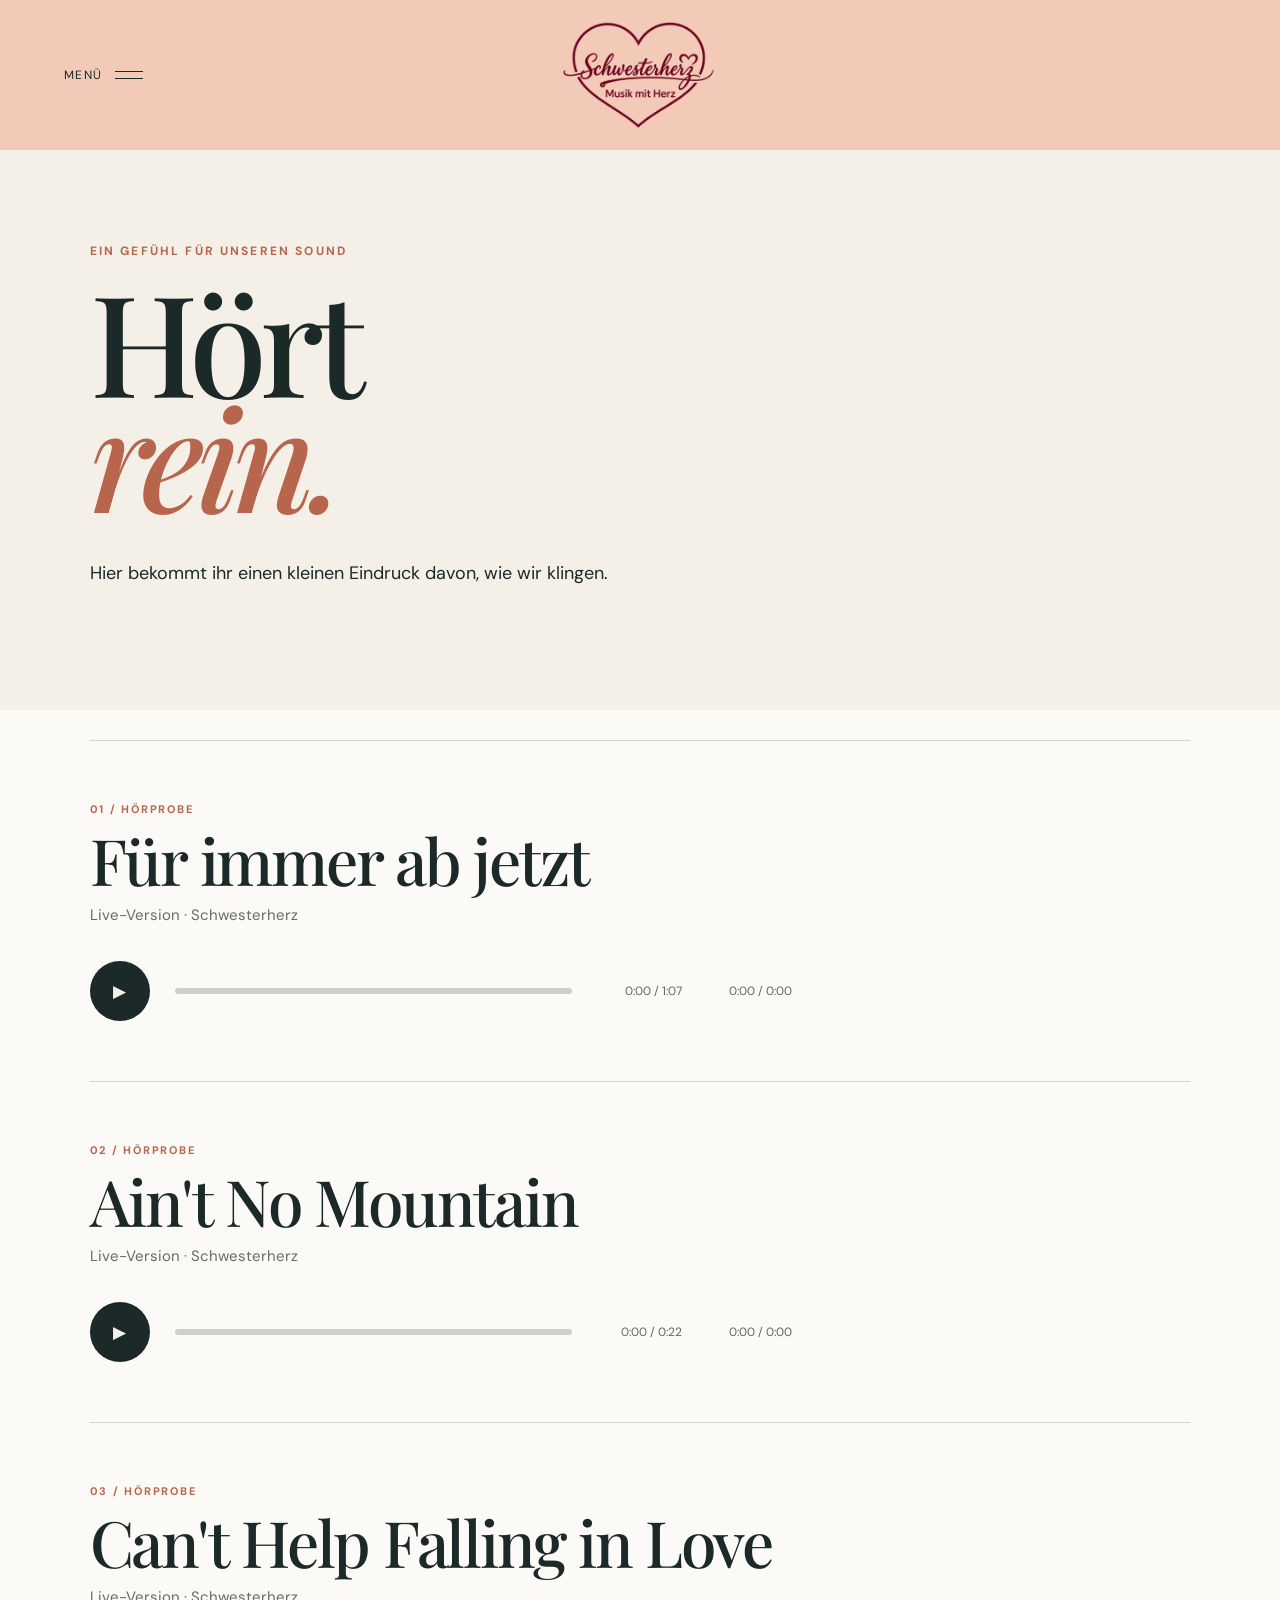
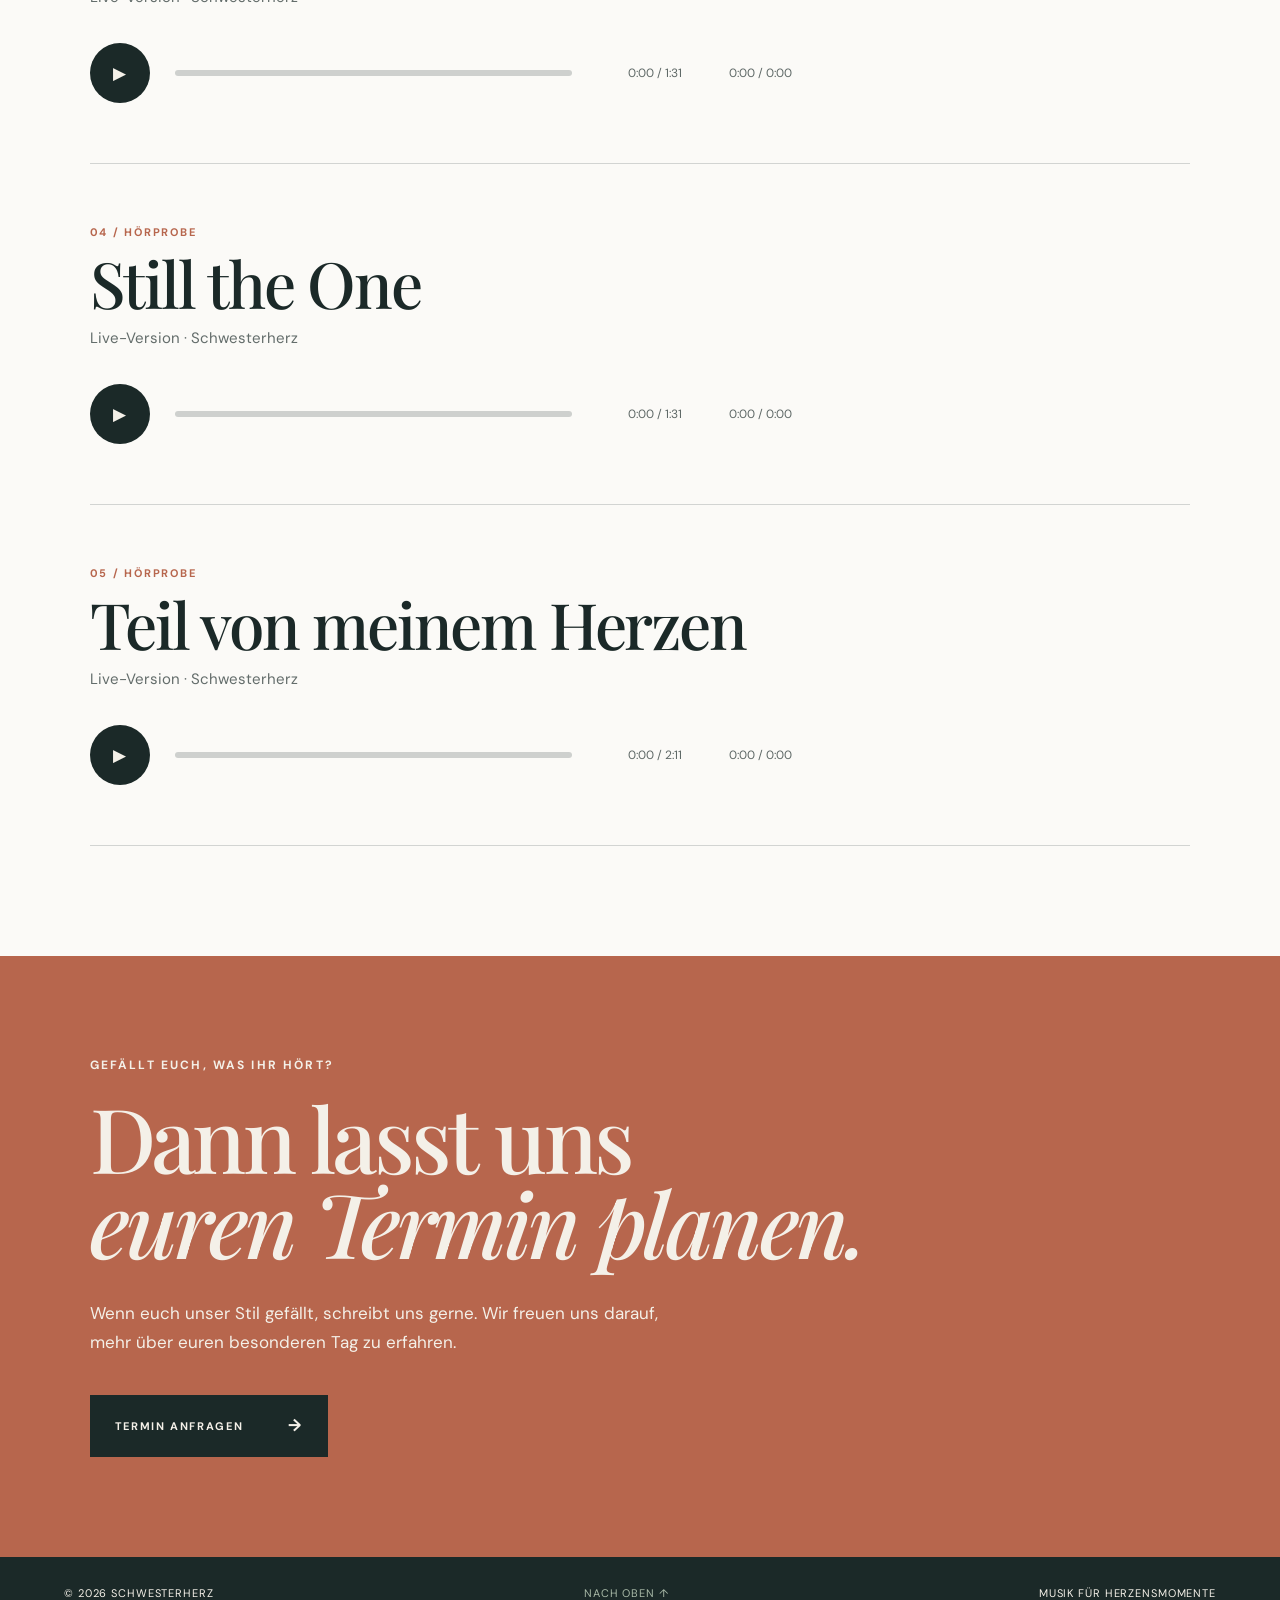
==== commit cff73f27: "Website aktualisiert" ====
--- a/hoerproben.html
+++ b/hoerproben.html
@@ -139,6 +139,11 @@
                     <span>05</span>
                 </a>
 
+                <a href="Setlist.html">
+                    Setliste
+                    <span>06</span>
+                </a>
+
 
             </div>
 
@@ -187,23 +192,8 @@
 
                 <p class="samples-intro">
                     Hier bekommt ihr einen kleinen Eindruck davon,
-                    wie wir klingen und welche Stimmung wir mit
-                    unserer Musik schaffen.
+                    wie wir klingen. 
                 </p>
-
-            </div>
-
-
-            <div class="hero-decoration">
-
-                <span>
-                    Musik,<br>
-                    die berührt.
-                </span>
-
-                <span class="heart">
-                    ♡
-                </span>
 
             </div>
 
@@ -239,13 +229,6 @@
                     </p>
 
                 </div>
-
-
-                <div class="sample-description">
-                    Ein gefühlvoller Song für die besonderen
-                    und emotionalen Momente eures Tages.
-                </div>
-
 
                 <div class="sample-player">
 
@@ -314,13 +297,6 @@
 
                 </div>
 
-
-                <div class="sample-description">
-                    Warm, entspannt und voller Gefühl –
-                    perfekt für einen besonderen Moment.
-                </div>
-
-
                 <div class="sample-player">
 
                     <button
@@ -388,13 +364,6 @@
 
                 </div>
 
-
-                <div class="sample-description">
-                    Leicht, gefühlvoll und voller Atmosphäre –
-                    für unvergessliche Momente.
-                </div>
-
-
                 <div class="sample-player">
 
                     <button
@@ -462,13 +431,6 @@
 
                 </div>
 
-
-                <div class="sample-description">
-                    Leicht, gefühlvoll und voller Atmosphäre –
-                    für unvergessliche Momente.
-                </div>
-
-
                 <div class="sample-player">
 
                     <button
@@ -535,13 +497,6 @@
                     </p>
 
                 </div>
-
-
-                <div class="sample-description">
-                    Leicht, gefühlvoll und voller Atmosphäre –
-                    für unvergessliche Momente.
-                </div>
-
 
                 <div class="sample-player">
 
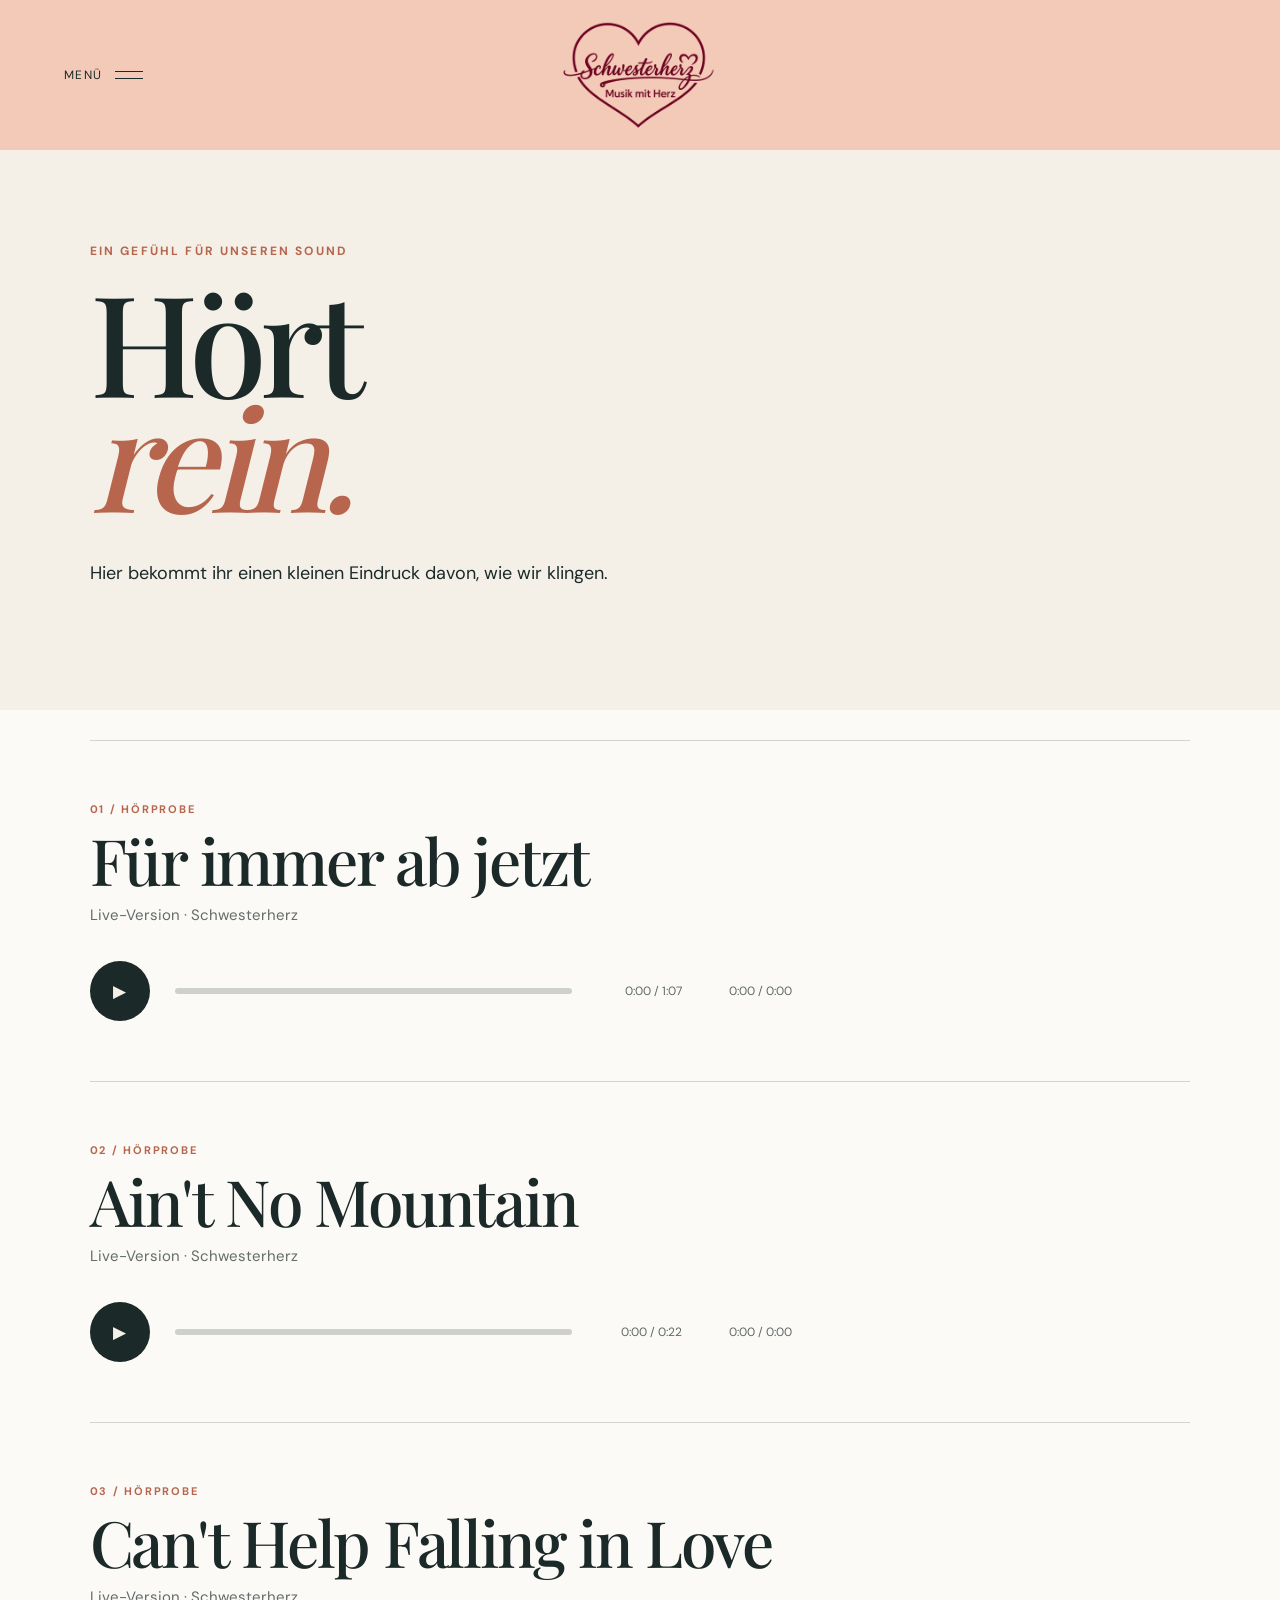
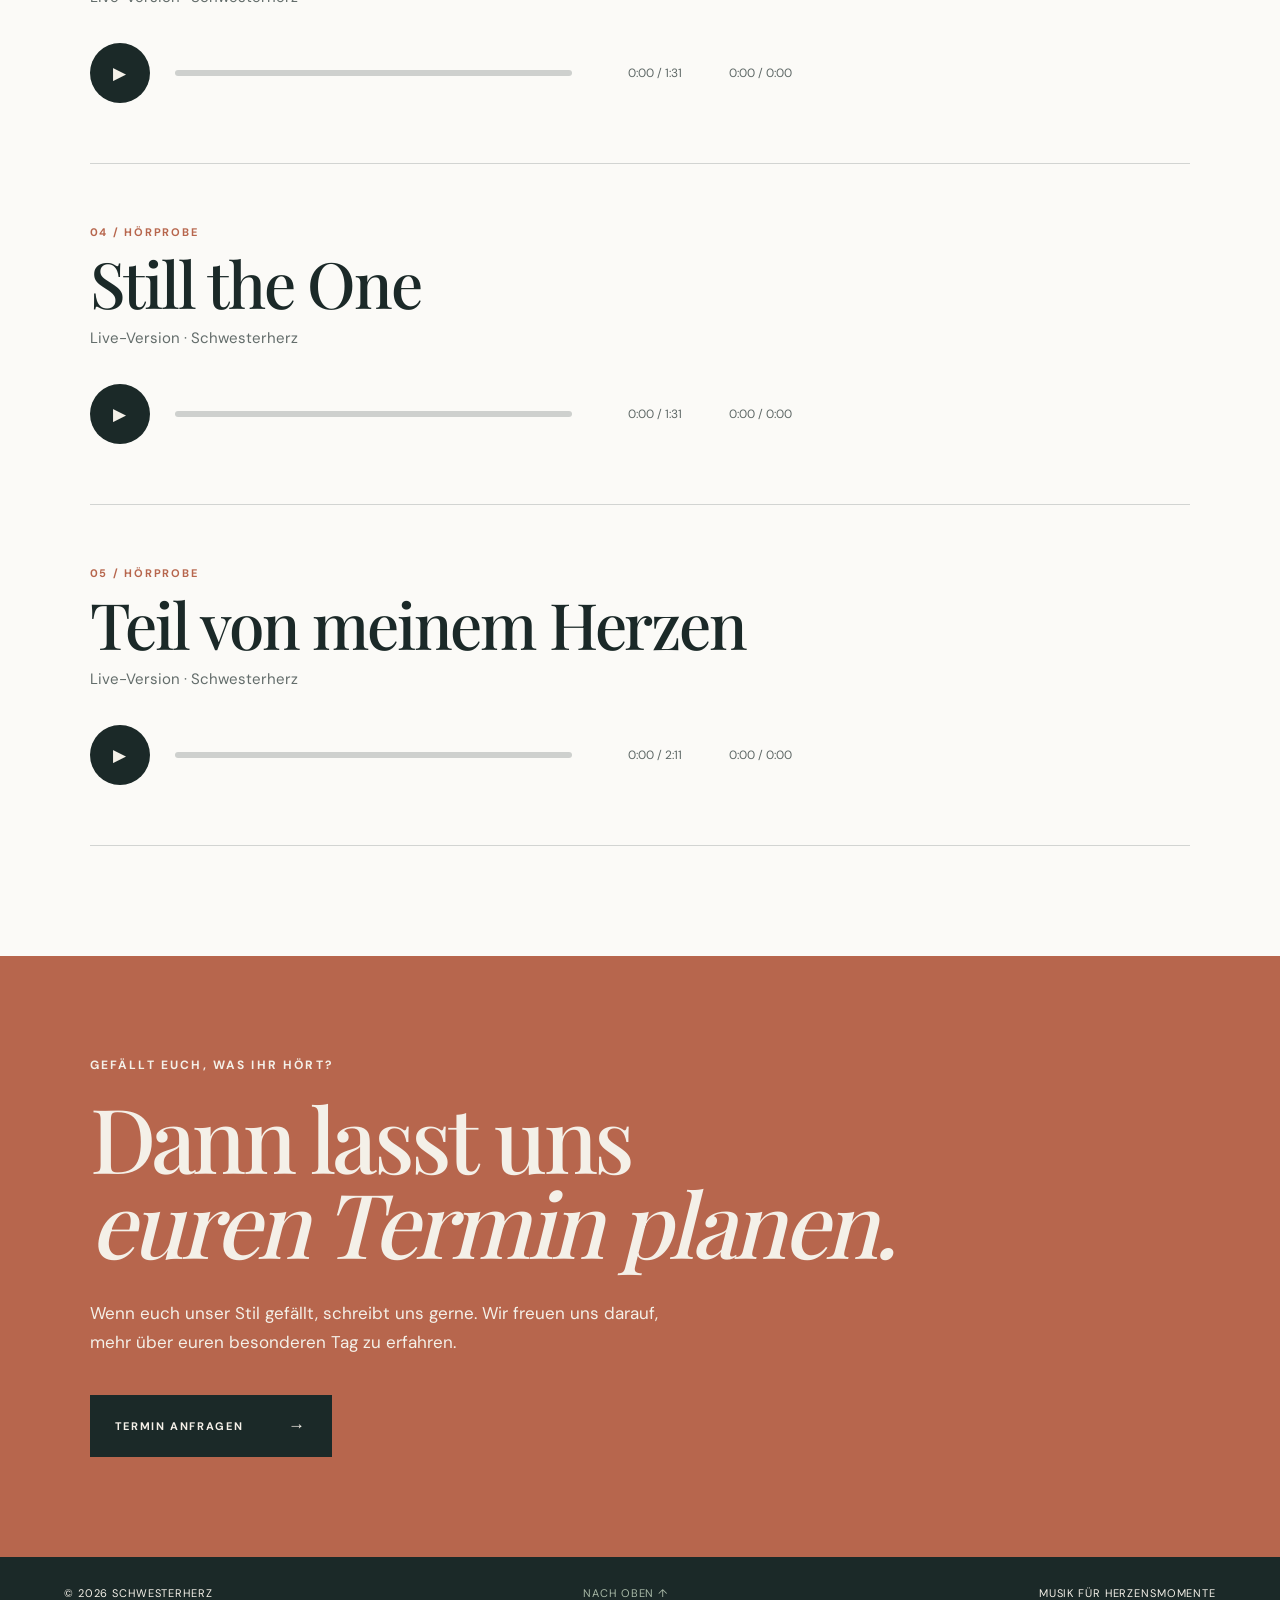
==== commit 290f99dd: "Describe your changes" ====
--- a/hoerproben.html
+++ b/hoerproben.html
@@ -17,27 +17,12 @@
     <title>Hörproben | Schwesterherz</title>
 
 
-    <!-- Google Fonts -->
-
     <link
-        rel="preconnect"
-        href="https://fonts.googleapis.com"
-    >
-
-    <link
-        rel="preconnect"
-        href="https://fonts.gstatic.com"
-        crossorigin
-    >
-
-    <link
-        href="https://fonts.googleapis.com/css2?family=DM+Sans:wght@400;500;700&family=Playfair+Display:wght@500;600&display=swap"
+        href="fonts.css"
         rel="stylesheet"
     >
 
-
     <!-- CSS -->
-
     <link
         rel="stylesheet"
         href="hoerproben.css"
@@ -610,6 +595,7 @@
          JAVASCRIPT
     ========================================= -->
 
+    <script src="menu.js"></script>
     <script src="hoerproben.js"></script>
 
 
--- a/fonts.css
+++ b/fonts.css
@@ -0,0 +1,15 @@
+@font-face {
+  font-family: "DM Sans";
+  font-style: normal;
+  font-weight: 400 700;
+  font-display: swap;
+  src: url("fonts/DM-Sans-latin.woff2") format("woff2");
+}
+
+@font-face {
+  font-family: "Playfair Display";
+  font-style: normal;
+  font-weight: 500 600;
+  font-display: swap;
+  src: url("fonts/Playfair-Display-latin.woff2") format("woff2");
+}
